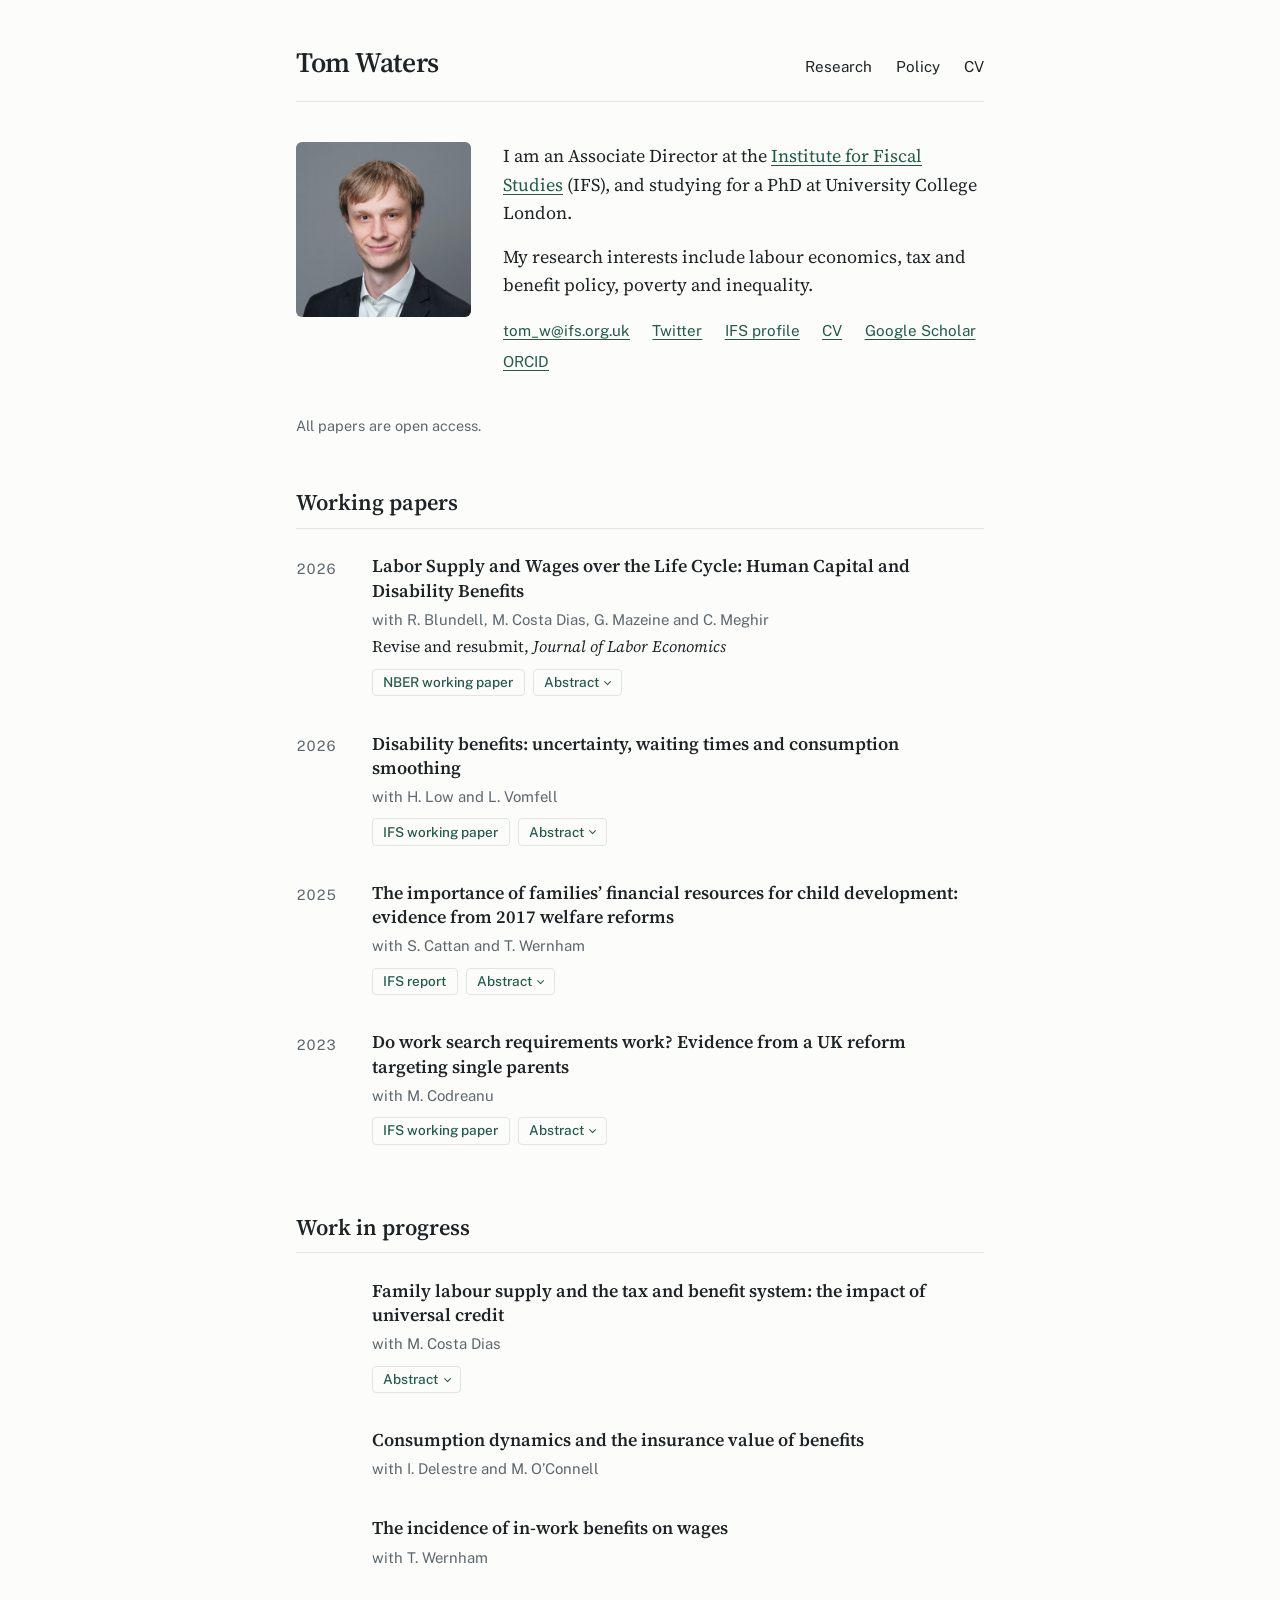
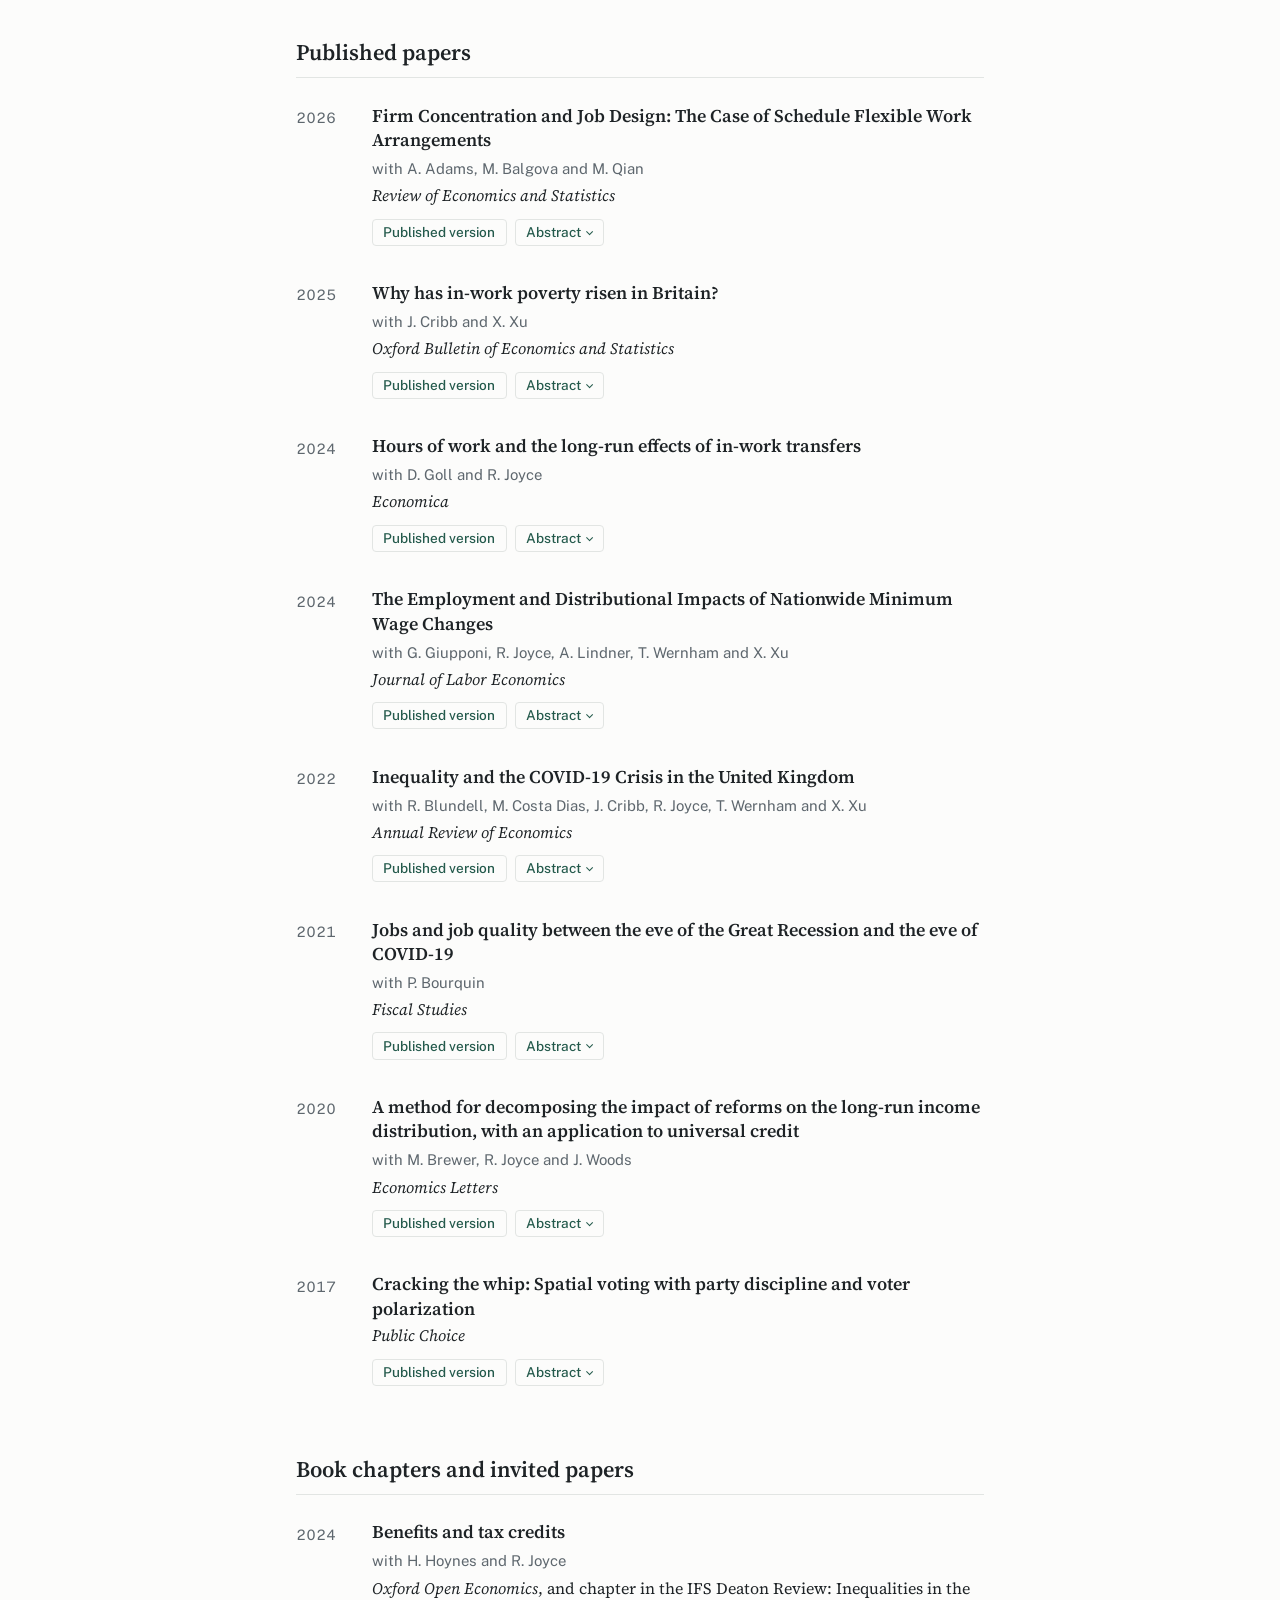
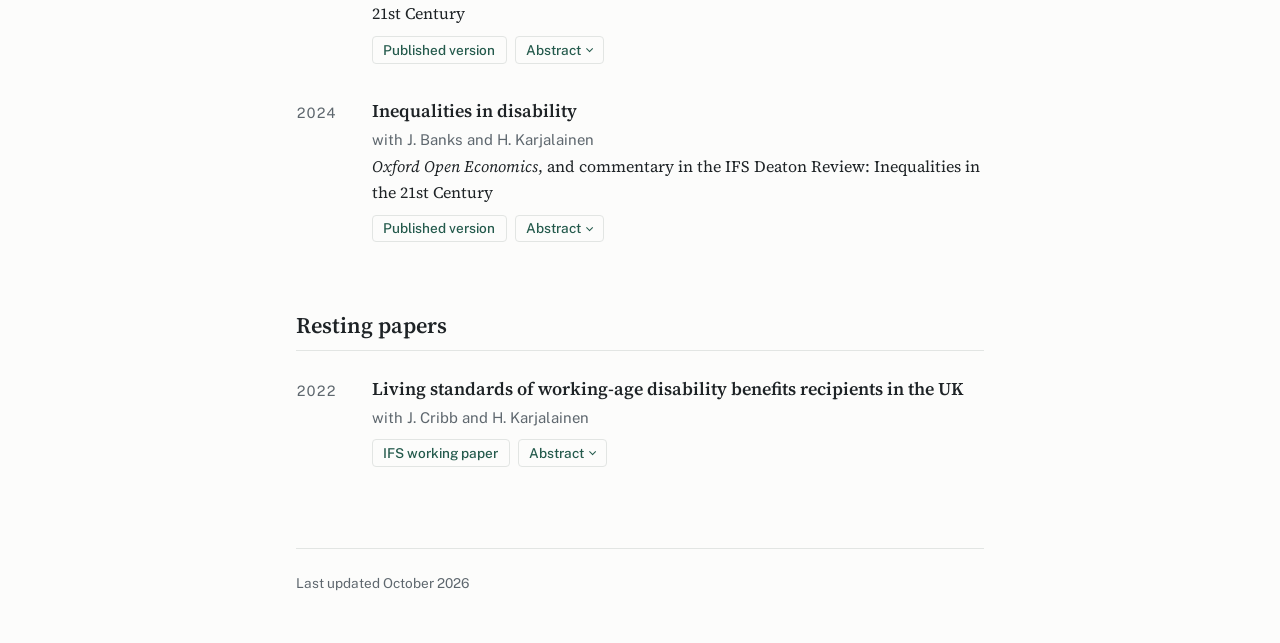
==== index.html @ 148f0d37 "Add seven more abstracts from publisher pages" ====
<!DOCTYPE html>
<html lang="en-GB">
<head>
  <meta charset="utf-8">
  <meta name="viewport" content="width=device-width, initial-scale=1">
  <title>Tom Waters</title>
  <meta name="description" content="Tom Waters, Associate Director at the Institute for Fiscal Studies. Research on labour economics, tax and benefit policy, poverty and inequality.">
  <link rel="icon" href="favicon.svg" type="image/svg+xml">
  <link rel="preconnect" href="https://fonts.googleapis.com">
  <link rel="preconnect" href="https://fonts.gstatic.com" crossorigin>
  <link href="https://fonts.googleapis.com/css2?family=Public+Sans:wght@400;500;600&family=Source+Serif+4:ital,opsz,wght@0,8..60,400;0,8..60,600;1,8..60,400&display=swap" rel="stylesheet">
  <link rel="stylesheet" href="style.css">
</head>
<body>
<div class="wrap">

  <header class="site-header">
    <a class="site-name" href="#top" id="top">Tom Waters</a>
    <nav class="site-nav">
      <a href="#top">Research</a>
      <a href="policy.html">Policy</a>
      <a href="cv.pdf">CV</a>
    </nav>
  </header>

  <section class="intro">
    <!-- Upload a photo called photo.jpg to the same folder. It is hidden automatically if missing. -->
    <img src="photo.jpg" alt="Tom Waters" onerror="this.remove()">
    <div>
      <p>I am an Associate Director at the <a href="https://ifs.org.uk/">Institute for Fiscal Studies</a> (IFS), and studying for a PhD at University College London.</p>
      <p>My research interests include labour economics, tax and benefit policy, poverty and inequality.</p>
      <div class="contact">
        <a href="mailto:tom_w@ifs.org.uk">tom_w@ifs.org.uk</a>
        <a href="https://twitter.com/TomWatersEcon">Twitter</a>
        <a href="https://ifs.org.uk/people/tom-waters">IFS profile</a>
        <a href="cv.pdf">CV</a>
        <a href="https://scholar.google.com/citations?user=d4L9pBAAAAAJ">Google Scholar</a>
        <a href="https://orcid.org/0000-0003-0299-1576">ORCID</a>
      </div>
    </div>
  </section>

  <main id="research">
    <!--
      To add a paper, copy one <article class="paper"> ... </article> block and edit it.
      - Leave <div class="year"></div> empty if there is no year.
      - Delete the <p class="authors"> line for sole-authored papers.
      - Delete the Abstract button and the <div class="abstract"> block if there is no abstract.
    -->

    <p class="note">All papers are open access.</p>

    <h2>Working papers</h2>

    <article class="paper">
      <div class="year">2026</div>
      <div>
        <h3 class="title">Labor Supply and Wages over the Life Cycle: Human Capital and Disability Benefits</h3>
        <p class="authors">with R. Blundell, M. Costa Dias, G. Mazeine and C. Meghir</p>
        <p class="venue">Revise and resubmit, <i>Journal of Labor Economics</i></p>
        <div class="actions">
          <a class="btn" href="https://doi.org/10.3386/w35861">NBER working paper</a>
          <button class="btn abstract-toggle" type="button" aria-expanded="false">Abstract</button>
        </div>
        <div class="abstract" hidden><p>Work experience has been found to be a key determinant of work and wages for educated women, but it seems to play a smaller role for the less educated. For them, welfare, tax credits and family composition matter more, and increasingly so does participation in disability programmes. Here we document how labor supply, wages, health, and disability claims have evolved in the UK over the last three decades, and examine how reforms to tax credits, disability benefits and other welfare programs have changed work incentives over this period. We then introduce these features into an empirical dynamic structural model of life-cycle labor supply, human capital and disability benefit application, in which human capital combines health capital, experience accumulated in work, and education. Estimating the model on a panel of working-age women in the UK, we examine the interactions between experience capital and health capital in driving life-cycle earnings across different education groups. Our results highlight the importance of interactions in the disability benefit, welfare and tax-credit systems for understanding the life cycle pattern of hours, employment, earnings, and disability claims, and for evaluating policy counterfactuals.</p></div>
      </div>
    </article>

    <article class="paper">
      <div class="year">2026</div>
      <div>
        <h3 class="title">Disability benefits: uncertainty, waiting times and consumption smoothing</h3>
        <p class="authors">with H. Low and L. Vomfell</p>
        <div class="actions">
          <a class="btn" href="https://ifs.org.uk/publications/disability-benefits-uncertainty-waiting-times-and-consumption-smoothing">IFS working paper</a>
          <button class="btn abstract-toggle" type="button" aria-expanded="false">Abstract</button>
        </div>
        <div class="abstract" hidden><p>Applicants for disability benefits face a long wait for a decision, and uncertainty in how long the wait will last and its resolution – award or rejection. Both forms of uncertainty creates a substantial barrier to smoothing consumption. Using transaction-level bank data on UK disability benefit recipients, and instrumenting waiting time with variation in local assessment centre backlogs, we find that applicants do not spend in anticipation of an award, even when they have liquidity. At approval, spending on durables spikes sharply, while total spending increases to a permanently higher level. We build a calibrated model with durable and non-durable goods to match these patterns, and use it to illustrate the welfare cost of delayed resolution, including how much benefit income individuals would be willing to forgo in exchange for a faster decision. Finally, these costs are not offset by better targeting; we find no evidence that longer waits improve screening of applicants.</p></div>
      </div>
    </article>

    <article class="paper">
      <div class="year">2025</div>
      <div>
        <h3 class="title">The importance of families’ financial resources for child development: evidence from 2017 welfare reforms</h3>
        <p class="authors">with S. Cattan and T. Wernham</p>
        <div class="actions">
          <a class="btn" href="https://ifs.org.uk/publications/what-effect-two-child-limit-childrens-school-readiness">IFS report</a>
          <button class="btn abstract-toggle" type="button" aria-expanded="false">Abstract</button>
        </div>
        <div class="abstract" hidden><p>We study the importance of family income in early childhood for children’s school readiness, exploiting the introduction of the two-child limit in the UK benefit system. Under the policy, families claiming universal credit or child tax credit receive no child element for third and subsequent children born on or after 6 April 2017. Around 60% of families with a third or later child under five have their entitlements reduced at any given time, and across all such families the average loss is around £10,200 over the child’s first five years. Using linked administrative education and health records for England, and a regression discontinuity design comparing third and later children born just before and just after the cut-off, we find no statistically significant effect on the share of children reaching a ‘good level of development’ at age five, and can rule out falls of more than 0.9 percentage points. We likewise find no evidence of effects among groups most exposed to the policy, such as children from families receiving free school meals before the reform or those living in the most deprived areas.</p></div>
      </div>
    </article>

    <article class="paper">
      <div class="year">2023</div>
      <div>
        <h3 class="title">Do work search requirements work? Evidence from a UK reform targeting single parents</h3>
        <p class="authors">with M. Codreanu</p>
        <div class="actions">
          <a class="btn" href="https://ifs.org.uk/publications/do-work-search-requirements-work-evidence-uk-reform-targeting-single-parents">IFS working paper</a>
          <button class="btn abstract-toggle" type="button" aria-expanded="false">Abstract</button>
        </div>
        <div class="abstract" hidden><p>Proponents of work search requirements for out-of-work welfare claimants argue they are effective in inducing individuals to work and delivering fiscal savings. In this paper, we provide a much more comprehensive assessment than has been available to date, exploiting a UK reform introducing full-time work search requirements for single out-of-work parents. Using the policy’s staggered roll-out, we show that the reform reduced the number of single parents claiming welfare by a quarter, partly by discouraging eligible individuals from beginning a claim in the first place. However, only about half of the reduction in the number of claimants is explained by higher employment, and almost all of that is in part-time, low paid jobs – the median marginal job pays around the 13th percentile of the UK earnings distribution, so even those that get into work pay little in tax and receive significant (in-work) transfers. Most of the rest of the effect is accounted for by individuals substituting to – more generous – incapacity and disability benefits. As a result, the policy produces fiscal savings indistinguishable from zero. Furthermore, we find negative effects on the mental health of individuals who remained out-of-work, though positive effects for those pushed into work.</p></div>
      </div>
    </article>

    <h2>Work in progress</h2>

    <article class="paper">
      <div class="year"></div>
      <div>
        <h3 class="title">Family labour supply and the tax and benefit system: the impact of universal credit</h3>
        <p class="authors">with M. Costa Dias</p>
        <div class="actions">
          <button class="btn abstract-toggle" type="button" aria-expanded="false">Abstract</button>
        </div>
        <div class="abstract" hidden><p>In many developed countries the welfare system is comprised of a number of separate programmes, such as unemployment, housing, and child-contingent benefits, with claimants often entitled to more than one at once. This creates high marginal tax rates as multiple benefits are withdrawn as earnings increase, and means claimants incur the transactions costs of applying for multiple benefits to get their full entitlement. Several countries are considering benefits integration, and the UK has gone the furthest, integrating six benefits into one – Universal Credit – with the goal of raising employment. We assess the consequences of benefit integration on labour supply and take-up, using Universal Credit as an example. To do this we build a model of household labour supply with take-up decisions across multiple benefits. We find that integration has two offsetting effects on labour supply. First, by removing the highest effective marginal tax rates, it tends to increase labour supply. But, second, because higher earnings usually result in entitlements to fewer benefit programmes, integration’s effects on reducing transactions costs of claiming are particularly strong at low levels of earnings, tending to reduce labour supply.</p></div>
      </div>
    </article>

    <article class="paper">
      <div class="year"></div>
      <div>
        <h3 class="title">Consumption dynamics and the insurance value of benefits</h3>
        <p class="authors">with I. Delestre and M. O’Connell</p>
      </div>
    </article>

    <article class="paper">
      <div class="year"></div>
      <div>
        <h3 class="title">The incidence of in-work benefits on wages</h3>
        <p class="authors">with T. Wernham</p>
      </div>
    </article>

    <h2>Published papers</h2>

    <article class="paper">
      <div class="year">2026</div>
      <div>
        <h3 class="title">Firm Concentration and Job Design: The Case of Schedule Flexible Work Arrangements</h3>
        <p class="authors">with A. Adams, M. Balgova and M. Qian</p>
        <p class="venue"><i>Review of Economics and Statistics</i></p>
        <div class="actions">
          <a class="btn" href="https://direct.mit.edu/rest/article-abstract/doi/10.1162/REST.a.1831/137836/Firm-Concentration-and-Job-Design-The-Case-of">Published version</a>
          <button class="btn abstract-toggle" type="button" aria-expanded="false">Abstract</button>
        </div>
        <div class="abstract" hidden><p>We study how employer concentration affects job design, focusing on schedule flexibility as a non-wage job attribute. Using the full text of 46 million UK job vacancies from 2014–2019, we construct new measures of flexible work arrangements using supervised machine learning and large-language-model—assisted annotations. Adopting an instrumental variable strategy using a Bartik-style prediction of the change in employer concentration based on nationwide hiring trends, we show that higher concentration reduces the value of worker compensation partly through shifts toward “risky” flexibility that exposes workers to earnings volatility.</p></div>
      </div>
    </article>

    <article class="paper">
      <div class="year">2025</div>
      <div>
        <h3 class="title">Why has in-work poverty risen in Britain?</h3>
        <p class="authors">with J. Cribb and X. Xu</p>
        <p class="venue"><i>Oxford Bulletin of Economics and Statistics</i></p>
        <div class="actions">
          <a class="btn" href="https://doi.org/10.1111/obes.70027">Published version</a>
          <button class="btn abstract-toggle" type="button" aria-expanded="false">Abstract</button>
        </div>
        <div class="abstract" hidden><p>Is work a reliable route out of poverty, and what does that depend upon? In Britain, the headline relative poverty rate for those in working households steadily rose from 13.4% in 1994–95 to 18.4% in 2019–20. We study the drivers of this increase. Significant rises in earnings inequality observed over the period were a modest contributor, accounting for 1.3 percentage points (pp). Higher earnings growth for poorer families did not reduce working poverty more substantially, in part due to the higher effective marginal tax rates that low-income families faced. A more important factor (1.8 pp) was rising housing costs for poorer working families compared with middle- or high-income families, driven both by rents rising relative to mortgages, and by a shift away from homeownership for poorer working families. Growth in pensioner incomes, which raised median income and therefore the relative poverty line, also increased the in-work poverty rate (1.7 pp). Reforms to the tax and transfer system—particularly the introduction of ‘tax credits’—served to slightly mitigate (0.6 pp) the rise in in-work poverty. These results show that the effectiveness of employment for reducing poverty is dependent upon a broad range of other factors—many of which themselves can be shaped by other policy levers.</p></div>
      </div>
    </article>

    <article class="paper">
      <div class="year">2024</div>
      <div>
        <h3 class="title">Hours of work and the long-run effects of in-work transfers</h3>
        <p class="authors">with D. Goll and R. Joyce</p>
        <p class="venue"><i>Economica</i></p>
        <div class="actions">
          <a class="btn" href="https://doi.org/10.1111/ecca.12548">Published version</a>
          <button class="btn abstract-toggle" type="button" aria-expanded="false">Abstract</button>
        </div>
        <div class="abstract" hidden><p>Policymakers have increasingly turned to ‘in-work transfers’ to boost incomes among poorer workers and strengthen work incentives. One attraction of these is that labour supply elasticities are typically greatest at the extensive margin. Because in-work transfers are normally subject to earnings-related phase-outs, they tend to most strongly incentivize part-time work, weakening incentives to increase hours beyond that. But if part-time work generates relatively little in the way of human capital and career progression, then policy design should factor in the longer-term consequences of labour supply choices along the intensive margin. To that end, we use a dynamic model of female labour supply with endogenous human capital accumulation, and study actual and hypothetical welfare reforms in the UK. We show that for a given expansion in the government budget, those reforms that incentivize full-time work can do considerably more to increase incomes, including among poorer households, and to raise welfare. Our results suggest that in-work transfers could be refined by paying greater attention to the intensive margin effects through the design of their phase-outs.</p></div>
      </div>
    </article>

    <article class="paper">
      <div class="year">2024</div>
      <div>
        <h3 class="title">The Employment and Distributional Impacts of Nationwide Minimum Wage Changes</h3>
        <p class="authors">with G. Giupponi, R. Joyce, A. Lindner, T. Wernham and X. Xu</p>
        <p class="venue"><i>Journal of Labor Economics</i></p>
        <div class="actions">
          <a class="btn" href="https://doi.org/10.1086/728471">Published version</a>
          <button class="btn abstract-toggle" type="button" aria-expanded="false">Abstract</button>
        </div>
        <div class="abstract" hidden><p>We assess the impact of nationwide minimum wages on employment throughout the whole wage distribution by exploiting geographical variation in the level of wages. We find a substantial increase in wages at the bottom of the wage distribution, while we detect a small, statistically insignificant negative effect on employment. Combining the estimated change in the wage distribution with a tax and benefit microsimulation model, we show that the minimum wage generates considerable proportional income gains up to the middle of the household income distribution.</p></div>
      </div>
    </article>

    <article class="paper">
      <div class="year">2022</div>
      <div>
        <h3 class="title">Inequality and the COVID-19 Crisis in the United Kingdom</h3>
        <p class="authors">with R. Blundell, M. Costa Dias, J. Cribb, R. Joyce, T. Wernham and X. Xu</p>
        <p class="venue"><i>Annual Review of Economics</i></p>
        <div class="actions">
          <a class="btn" href="https://doi.org/10.1146/annurev-economics-051520-030252">Published version</a>
          <button class="btn abstract-toggle" type="button" aria-expanded="false">Abstract</button>
        </div>
        <div class="abstract" hidden><p>We review the effects of the COVID-19 pandemic on inequalities in education, the labor market, household living standards, mental health, and wealth in the United Kingdom. The pandemic has pushed up inequalities on several dimensions. School closures, in particular, disrupted the learning of poorer children, leading to lower attainment. Mental health worsened for those groups (women and younger adults) who had poorer mental health pre-pandemic. Lockdowns and social distancing particularly reduced the ability of younger, lower-earning, and less educated people to work. However, job-support programs combined with the expanded welfare system meant that, if anything, disposable income inequality fell. Rising house prices have benefited people around the middle of the wealth distribution. In the longer term, lower work experience and training for the less educated and missed schooling—particularly among children from more deprived families—could push up human capital inequalities and reduce social mobility.</p></div>
      </div>
    </article>

    <article class="paper">
      <div class="year">2021</div>
      <div>
        <h3 class="title">Jobs and job quality between the eve of the Great Recession and the eve of COVID-19</h3>
        <p class="authors">with P. Bourquin</p>
        <p class="venue"><i>Fiscal Studies</i></p>
        <div class="actions">
          <a class="btn" href="https://doi.org/10.1111/1475-5890.12279">Published version</a>
          <button class="btn abstract-toggle" type="button" aria-expanded="false">Abstract</button>
        </div>
        <div class="abstract" hidden><p>In 2019, the employment rate among 25- to 64-year-olds in the UK reached 80 per cent – the highest on record, and considerably higher than the 76 per cent rate recorded shortly before the Great Recession. In this paper, we investigate the growth in employment between the eve of the Great Recession and the eve of COVID-19 across several dimensions. We analyse which sectors, demographic groups and regions accounted for the rise. We also investigate how job ‘quality’ – in both financial and non-financial terms – has changed. We find that almost all demographic groups and regions saw a rise in employment, especially those with low pre-existing employment rates and those near the bottom of the income distribution. Hourly pay growth was very weak over the period, with the median actually slightly falling. Other indicators of job quality show a more mixed picture: employees seem to have greater appreciation of their work and firm, but perceive less security and flexibility in their job.</p></div>
      </div>
    </article>

    <article class="paper">
      <div class="year">2020</div>
      <div>
        <h3 class="title">A method for decomposing the impact of reforms on the long-run income distribution, with an application to universal credit</h3>
        <p class="authors">with M. Brewer, R. Joyce and J. Woods</p>
        <p class="venue"><i>Economics Letters</i></p>
        <div class="actions">
          <a class="btn" href="https://www.sciencedirect.com/science/article/pii/S0165176520301634">Published version</a>
          <button class="btn abstract-toggle" type="button" aria-expanded="false">Abstract</button>
        </div>
        <div class="abstract" hidden><p>[PLACEHOLDER – PASTE ABSTRACT]</p></div>
      </div>
    </article>

    <article class="paper">
      <div class="year">2017</div>
      <div>
        <h3 class="title">Cracking the whip: Spatial voting with party discipline and voter polarization</h3>
        <p class="venue"><i>Public Choice</i></p>
        <div class="actions">
          <a class="btn" href="https://doi.org/10.1007/s11127-017-0463-7">Published version</a>
          <button class="btn abstract-toggle" type="button" aria-expanded="false">Abstract</button>
        </div>
        <div class="abstract" hidden><p>The spatial voting theory literature has generally focused on either parties or candidates as the unit of analysis and ignored strategic interactions between them. I study a game theoretic spatial model of elections with many heterogeneous constituencies in which both party and candidate behavior are modeled. Parties choose a platform and a ‘whip rate,’ representing the proportion of final policy that will be made by the party, as opposed to by the successful candidates. Candidates are office-motivated and can choose both a platform and a level of advertising in order to defeat their opponent. It is shown that the introduction of whipping as a choice variable can cause party platforms to diverge and that parties will whip on some but not all issues, reflecting the empirical reality of parties influencing rather than determining policy outcomes exclusively. Further, parties respond to sharper voter polarization by reducing the power of the whip as well as distinguishing their platforms from one another, while more voter uncertainty has the opposite effect. Other real-world phenomena, including ‘safe seats’ and legislators voting with their party even when unwhipped, are also shown to be predicted by the model.</p></div>
      </div>
    </article>

    <h2>Book chapters and invited papers</h2>

    <article class="paper">
      <div class="year">2024</div>
      <div>
        <h3 class="title">Benefits and tax credits</h3>
        <p class="authors">with H. Hoynes and R. Joyce</p>
        <p class="venue"><i>Oxford Open Economics</i>, and chapter in the IFS Deaton Review: Inequalities in the 21st Century</p>
        <div class="actions">
          <a class="btn" href="https://academic.oup.com/ooec/article/3/Supplement_1/i1142/7708045">Published version</a>
          <button class="btn abstract-toggle" type="button" aria-expanded="false">Abstract</button>
        </div>
        <div class="abstract" hidden><p>The UK government spends over £100 billion each year on working-age benefits, predominantly for those with low incomes or disabilities. Broadly, these payments protect families from hardship, reduce inequality, and support disabled people. But governments across the world and over time have designed these programmes in very different ways. We examine trends in benefit policy in the UK over time, including the treatment of work, support for children and housing costs, and the role of health-related benefits. We then provide a survey of the existing evidence on a wide range of questions in benefit policy design, including take-up, work incentives, and the impact on the next generation—and bring this evidence to bear on key UK policy questions.</p></div>
      </div>
    </article>

    <article class="paper">
      <div class="year">2024</div>
      <div>
        <h3 class="title">Inequalities in disability</h3>
        <p class="authors">with J. Banks and H. Karjalainen</p>
        <p class="venue"><i>Oxford Open Economics</i>, and commentary in the IFS Deaton Review: Inequalities in the 21st Century</p>
        <div class="actions">
          <a class="btn" href="https://academic.oup.com/ooec/article/3/Supplement_1/i529/7708071">Published version</a>
          <button class="btn abstract-toggle" type="button" aria-expanded="false">Abstract</button>
        </div>
        <div class="abstract" hidden><p>Prevalence of disability and receipt of disability benefits have steadily increased among the UK’s working-age population in recent years. We examine inequalities in disability and its prevalence between educational groups, year of birth cohorts, regions and genders in the UK. Our analysis reveals significant disparities in disability rates across groups. In particular, disability is strongly related to education: those with lower levels of education have similar disability rates to those with degrees who are decades older than them. These gaps in disability rates open up early on in the life cycle, and while the prevalence of poor physical health increases steadily with age, we see the prevalence of poor mental health rising particularly fast among younger cohorts. These patterns in early life may have profound future implications for physical health and longevity. These results suggest that disability may be a key driver of inequalities across the life cycle.</p></div>
      </div>
    </article>

    <h2>Resting papers</h2>

    <article class="paper">
      <div class="year">2022</div>
      <div>
        <h3 class="title">Living standards of working-age disability benefits recipients in the UK</h3>
        <p class="authors">with J. Cribb and H. Karjalainen</p>
        <div class="actions">
          <a class="btn" href="https://ifs.org.uk/publications/living-standards-working-age-disability-benefits-recipients-uk">IFS working paper</a>
          <button class="btn abstract-toggle" type="button" aria-expanded="false">Abstract</button>
        </div>
        <div class="abstract" hidden><p>We examine the living standards and health of working-age disabled people and disability benefits recipients over time in the UK. The UK’s disability benefits system (which is non-means-tested and in which receipt is unrelated to work status) has gone through a significant transformation since 2013 with the gradual replacement of the disability living allowance (DLA) with the personal independence payment (PIP). We establish four key facts. First, 6% of working-age individuals are now on disability benefits, up from 2% in 1992–93. This rise has been driven by claims for mental health and other psychiatric conditions, which are now the main disabling condition for 44% of claimants (27% back in 2002–03). Second, almost half of those in the most materially deprived tenth of the population are disabled, but most of that group do not receive disability benefits. Third, over the period that DLA has been replaced by PIP, a larger fraction of those with the poorest health have started to receive disability benefits, suggesting that the targeting of the benefits has improved on this margin. Fourth, simple event studies examining employment in the years around the reduction of disability benefits (following a government health reassessment) find no change before but a sharp (4 percentage point) rise immediately after loss of benefits, which grows to 10ppts four years after. This is not enough to offset the loss in income on average, and income poverty rises 10ppts in the year following the reduction. Nonetheless, we find limited evidence of claimants’ own assessment of their financial situation changing, suggesting that the benefits are removed at a time when they are less needed.</p></div>
      </div>
    </article>
  </main>

  <footer>Last updated October 2026</footer>
</div>

<script>
  document.querySelectorAll('.abstract-toggle').forEach(function (btn) {
    btn.addEventListener('click', function () {
      var panel = btn.closest('.paper').querySelector('.abstract');
      var open = btn.getAttribute('aria-expanded') === 'true';
      btn.setAttribute('aria-expanded', String(!open));
      panel.hidden = open;
    });
  });
</script>
</body>
</html>
---- style.css ----
/* Shared styles for all pages */
:root {
  --bg: #FCFCFB;
  --text: #1E2326;
  --muted: #5E676E;
  --accent: #245A4C;
  --rule: #E2E5E3;
  --panel: #F2F5F3;
  --serif: "Source Serif 4", Georgia, "Times New Roman", serif;
  --sans: "Public Sans", "Segoe UI", system-ui, -apple-system, Helvetica, Arial, sans-serif;
  color-scheme: light;
}
@media (prefers-color-scheme: dark) {
  :root:not([data-theme="light"]) {
    --bg: #15191B;
    --text: #E4E8E6;
    --muted: #9AA5A0;
    --accent: #86C7B3;
    --rule: #2B3335;
    --panel: #1D2325;
    color-scheme: dark;
  }
}
:root[data-theme="dark"] {
  --bg: #15191B;
  --text: #E4E8E6;
  --muted: #9AA5A0;
  --accent: #86C7B3;
  --rule: #2B3335;
  --panel: #1D2325;
  color-scheme: dark;
}

*, *::before, *::after { box-sizing: border-box; }
[hidden] { display: none !important; }

body {
  margin: 0;
  background: var(--bg);
  color: var(--text);
  font-family: var(--serif);
  font-size: 1.0625rem;
  line-height: 1.6;
}
.wrap { max-width: 46rem; margin: 0 auto; padding: 0 1.5rem; }

a { color: var(--accent); text-underline-offset: 0.18em; }
a:hover { text-decoration-thickness: 2px; }
:focus-visible { outline: 2px solid var(--accent); outline-offset: 2px; border-radius: 2px; }

/* Header */
.site-header {
  display: flex; flex-wrap: wrap; align-items: baseline; justify-content: space-between;
  gap: 0.5rem 2rem; padding: 2.5rem 0 1rem; border-bottom: 1px solid var(--rule);
}
.site-name { font-size: 1.75rem; font-weight: 600; letter-spacing: -0.01em; color: var(--text); text-decoration: none; }
.site-nav { display: flex; gap: 1.5rem; font-family: var(--sans); font-size: 0.95rem; }
.site-nav a { color: var(--text); text-decoration: none; }
.site-nav a:hover { color: var(--accent); text-decoration: underline; }

/* Intro */
.intro { display: flex; gap: 2rem; align-items: flex-start; margin: 2.5rem 0 1rem; }
.intro img { width: 175px; height: 175px; object-fit: cover; object-position: center top; border-radius: 6px; flex-shrink: 0; }
.intro p { margin: 0 0 0.9rem; font-size: 1.125rem; }
.contact { display: flex; flex-wrap: wrap; gap: 0.4rem 1.4rem; font-family: var(--sans); font-size: 0.95rem; margin-top: 1.2rem; }

/* Sections */
h2 {
  font-size: 1.4rem; font-weight: 600; margin: 3rem 0 0.5rem;
  padding-bottom: 0.4rem; border-bottom: 1px solid var(--rule);
}
.note { font-family: var(--sans); font-size: 0.9rem; color: var(--muted); margin: 2.5rem 0 0; }

/* Paper entries: year in a left column, details stacked on the right */
.paper { display: grid; grid-template-columns: 3.5rem 1fr; gap: 0 1.25rem; padding: 1.1rem 0; }
.year { font-family: var(--sans); font-size: 0.9rem; color: var(--muted); padding-top: 0.15rem; font-variant-numeric: tabular-nums; }
.title { font-size: 1.125rem; font-weight: 600; line-height: 1.35; margin: 0; }
.authors { font-family: var(--sans); font-size: 0.93rem; color: var(--muted); margin: 0.3rem 0 0; }
.venue { margin: 0.15rem 0 0; font-size: 1rem; }
.actions { display: flex; flex-wrap: wrap; gap: 0.5rem; margin-top: 0.6rem; }
.btn {
  font-family: var(--sans); font-size: 0.85rem; font-weight: 500; line-height: 1.4;
  color: var(--accent); background: transparent; border: 1px solid var(--rule);
  border-radius: 4px; padding: 0.2rem 0.65rem; text-decoration: none; cursor: pointer;
}
.btn:hover { border-color: var(--accent); }
.abstract-toggle::after {
  content: ""; display: inline-block; width: 0.38em; height: 0.38em; margin-left: 0.45em;
  border-right: 1.5px solid currentColor; border-bottom: 1.5px solid currentColor;
  transform: translateY(-0.2em) rotate(45deg); transition: transform 0.15s ease;
}
.abstract-toggle[aria-expanded="true"]::after { transform: translateY(0.05em) rotate(-135deg); }
.abstract-toggle[aria-expanded="true"] { border-color: var(--accent); }
.abstract {
  margin-top: 0.75rem; padding: 0.85rem 1rem; background: var(--panel);
  border-left: 3px solid var(--accent); font-size: 1rem; line-height: 1.65;
}
.abstract p { margin: 0; }

footer {
  margin-top: 4rem; padding: 1.5rem 0 3rem; border-top: 1px solid var(--rule);
  font-family: var(--sans); font-size: 0.85rem; color: var(--muted);
}


/* Policy page */
.site-nav a[aria-current="page"] { color: var(--accent); }
.lede { font-size: 1.125rem; margin: 2.5rem 0 0; }
.skip { font-family: var(--sans); font-size: 0.95rem; margin: 0.9rem 0 0; }
h3.group {
  font-family: var(--sans); font-size: 1rem; font-weight: 600; color: var(--accent);
  margin: 2.25rem 0 0.2rem; scroll-margin-top: 1rem;
}
.toc { display: flex; flex-wrap: wrap; gap: 0.4rem 1.25rem; font-family: var(--sans); font-size: 0.9rem; margin: 0.9rem 0 0; }
.entry { display: grid; grid-template-columns: 3.5rem 1fr; gap: 0 1.25rem; padding: 0.7rem 0; }
.entry .title { font-size: 1.0625rem; line-height: 1.4; }
.title a { color: var(--text); text-decoration: underline; text-decoration-color: var(--rule); text-decoration-thickness: 1px; }
.title a:hover { color: var(--accent); text-decoration-color: currentColor; }
.meta { font-family: var(--sans); font-size: 0.9rem; color: var(--muted); margin: 0.2rem 0 0; }
.placeholder { font-family: var(--sans); font-size: 0.9rem; color: var(--muted); margin: 0.7rem 0 0; }

@media (max-width: 600px) {
  .intro { flex-direction: column; gap: 1.25rem; }
  .intro img { width: 138px; height: 138px; }
  .paper, .entry { grid-template-columns: 1fr; }
  .year { padding-top: 0; margin-bottom: 0.1rem; }
  .year:empty { display: none; }
}
@media (prefers-reduced-motion: reduce) {
  .abstract-toggle::after { transition: none; }
}
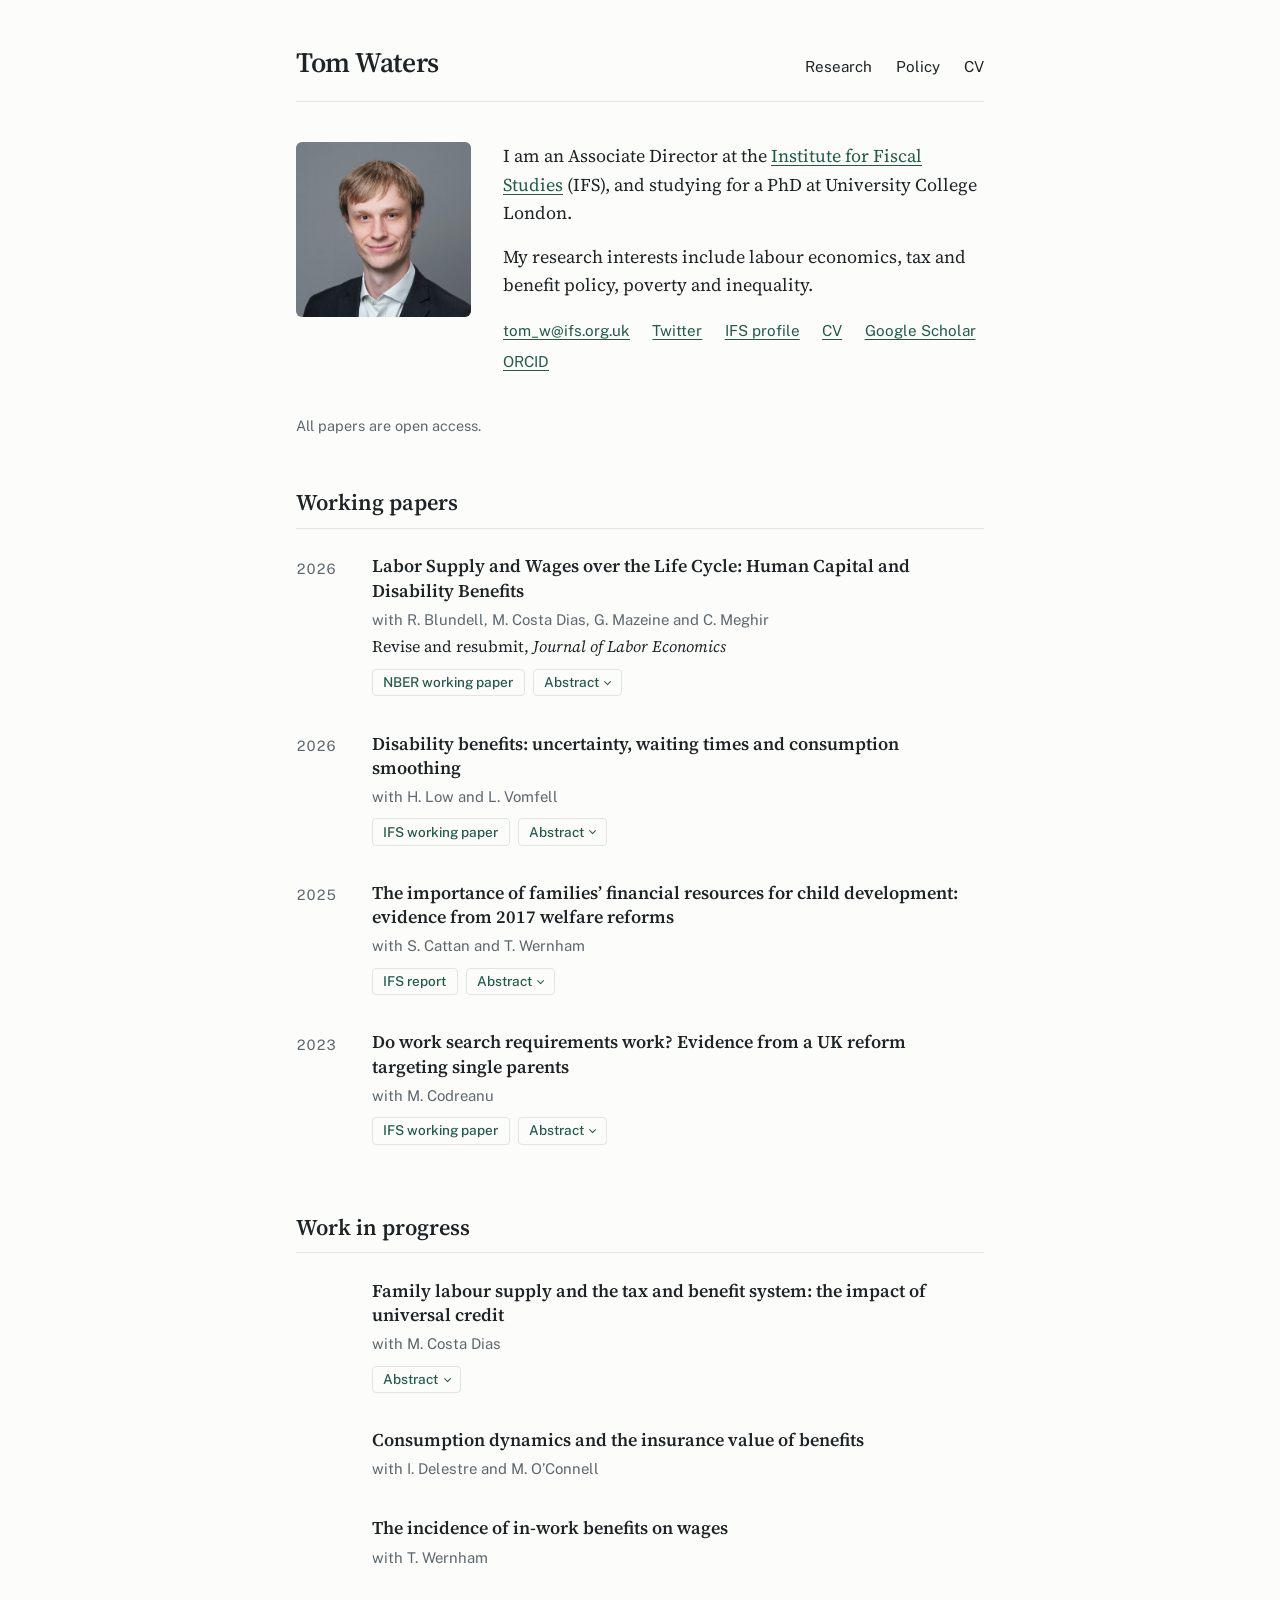
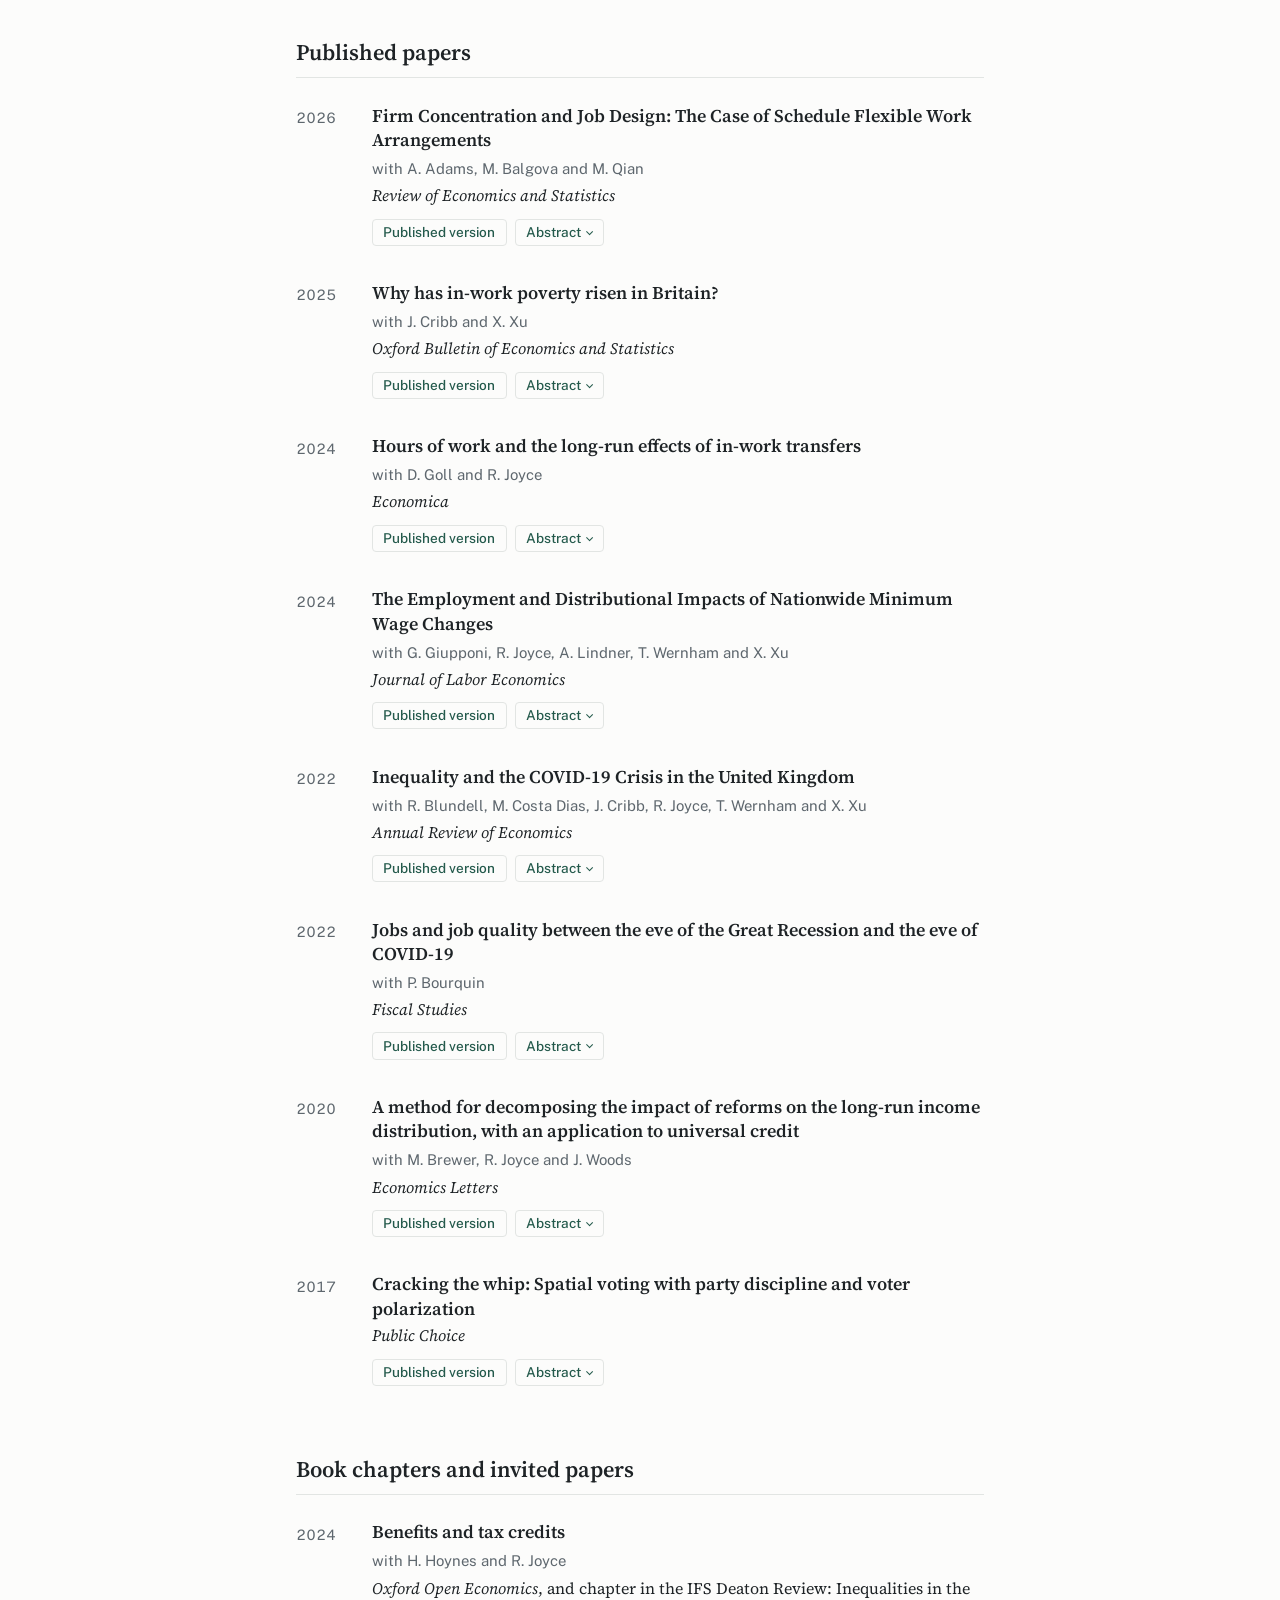
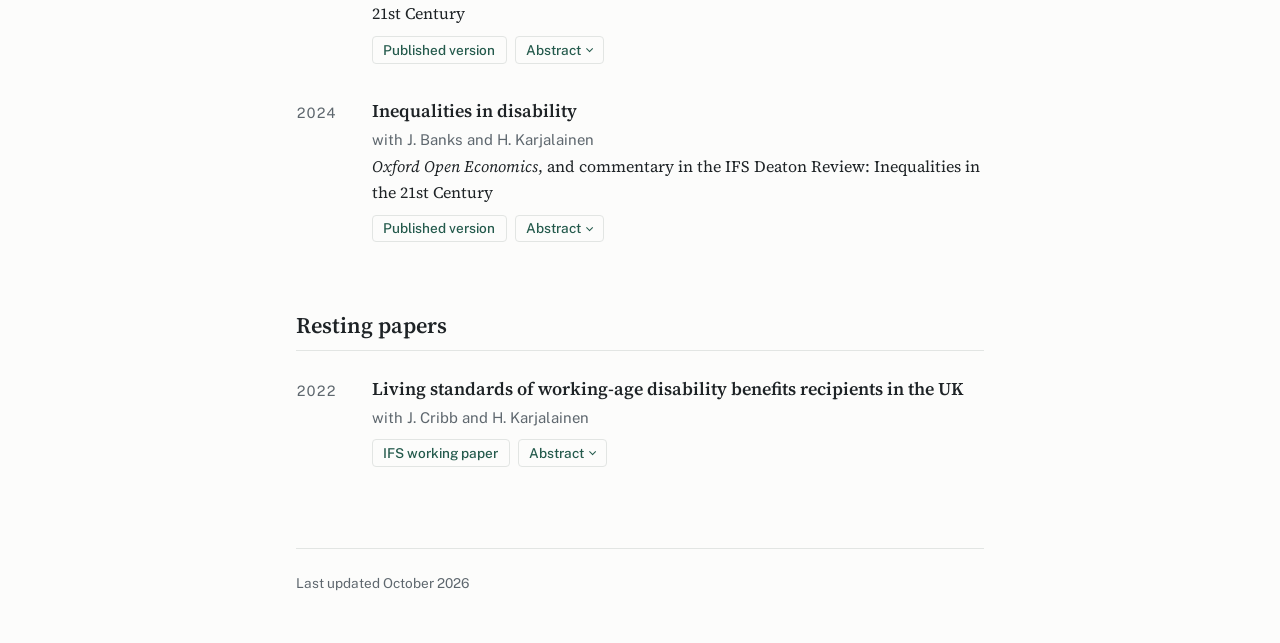
==== commit 09cd80d4: "Fiscal Studies paper to 2022; add Economics Letters abstract" ====
--- a/index.html
+++ b/index.html
@@ -208,7 +208,7 @@
     </article>
 
     <article class="paper">
-      <div class="year">2021</div>
+      <div class="year">2022</div>
       <div>
         <h3 class="title">Jobs and job quality between the eve of the Great Recession and the eve of COVID-19</h3>
         <p class="authors">with P. Bourquin</p>
@@ -231,7 +231,7 @@
           <a class="btn" href="https://www.sciencedirect.com/science/article/pii/S0165176520301634">Published version</a>
           <button class="btn abstract-toggle" type="button" aria-expanded="false">Abstract</button>
         </div>
-        <div class="abstract" hidden><p>[PLACEHOLDER – PASTE ABSTRACT]</p></div>
+        <div class="abstract" hidden><p>Income inequality, as well as the impact of tax and benefit reforms on it, has typically been evaluated with respect to ‘snapshot’ incomes, measured over short periods such as one week or year. But longitudinal data allows long-run measures of income to be used, which will be of interest to policymakers interested in persistent, rather than only temporary, poverty. We show that the long-run distributional impact of a reform is the combination of three effects: a ‘static’ effect, which would be observed if individuals’ circumstances were consistent throughout their life; an ‘income dynamics’ effect, resulting from individuals moving around the income distribution over time; and a ‘tagging’ effect, resulting from the reform affecting individuals differently according to whether they have a characteristic predictive of long-run income conditional on current income. We propose a simple method to decompose these three effects for any inequality, poverty, or distributional statistic. We use the method to examine the distributional impact of the introduction of ‘Universal Credit’, the most important reform to the UK benefit system in decades. We show that Universal Credit is less regressive on a long-run basis than a snapshot one, partly because of income dynamics but also because it reduces entitlements for (or ‘negatively tags’) those who are more likely to find a period of low income to be temporary, rather than persistent.</p></div>
       </div>
     </article>
 
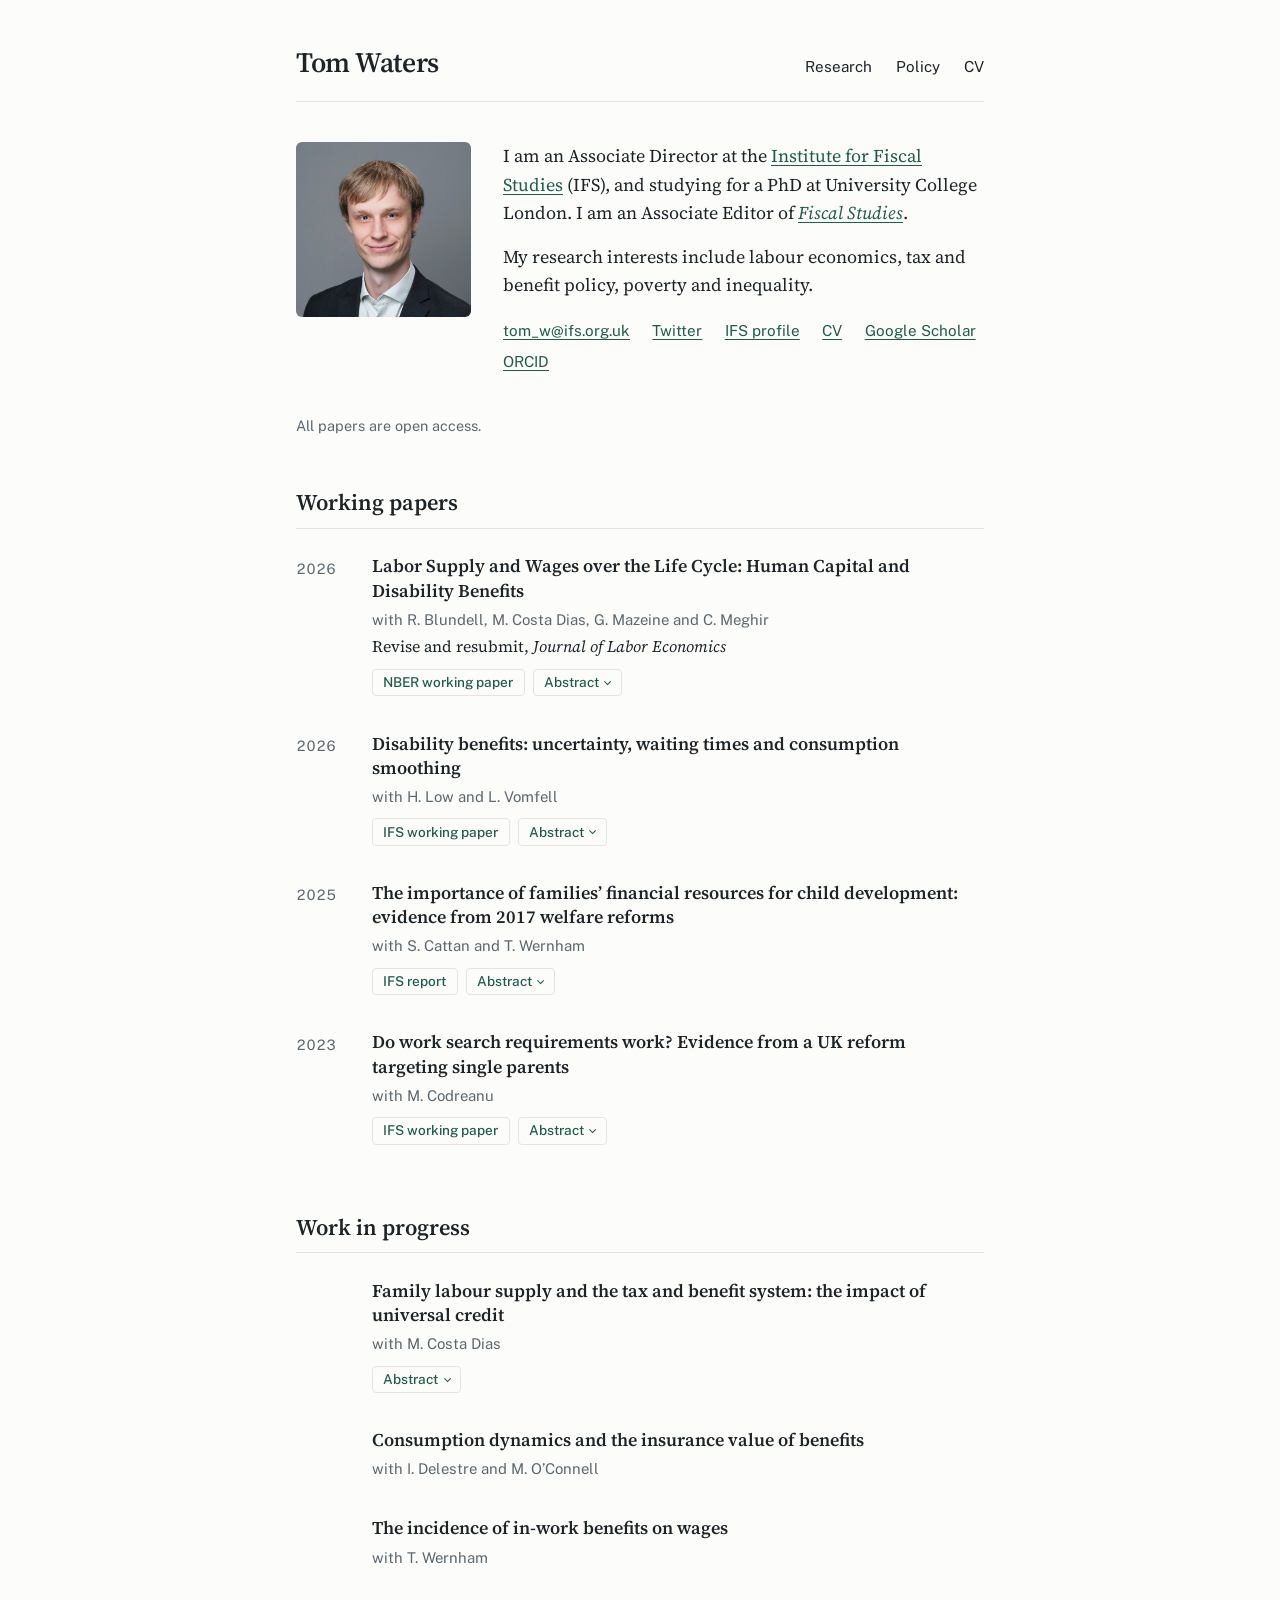
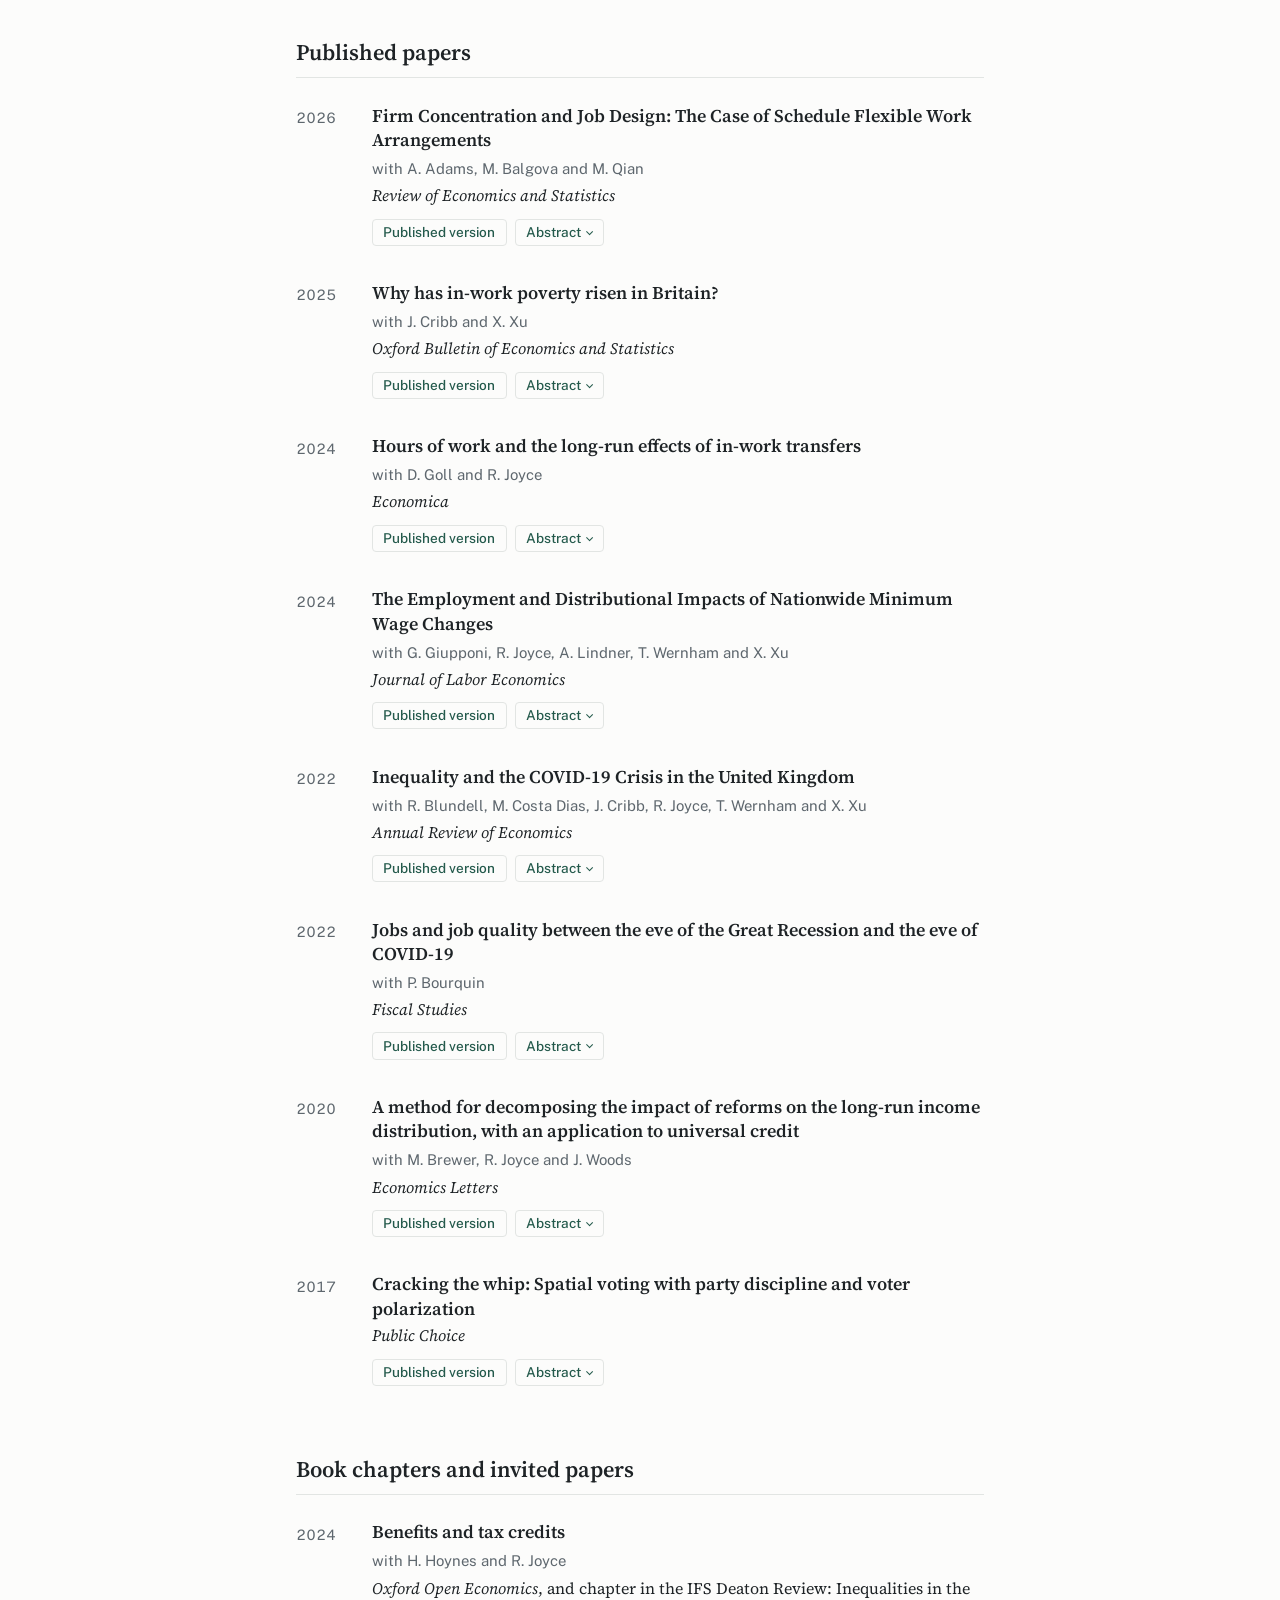
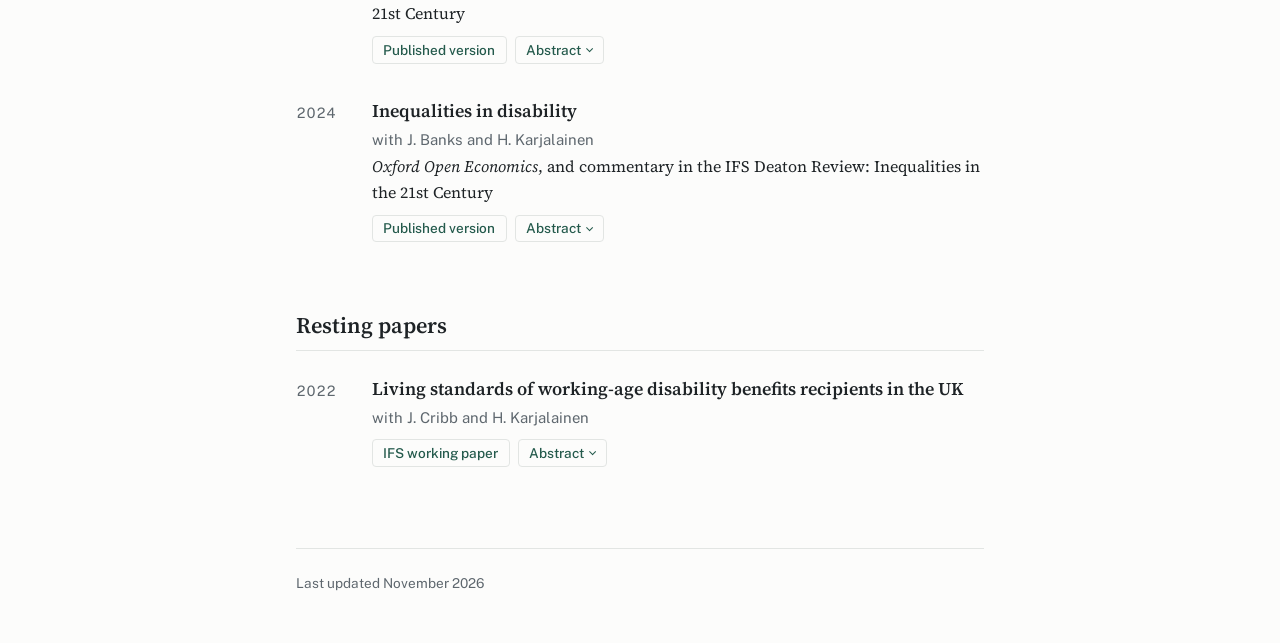
==== commit 7bc8a8d9: "Add Associate Editor of Fiscal Studies to intro" ====
--- a/index.html
+++ b/index.html
@@ -27,7 +27,7 @@
     <!-- Upload a photo called photo.jpg to the same folder. It is hidden automatically if missing. -->
     <img src="photo.jpg" alt="Tom Waters" onerror="this.remove()">
     <div>
-      <p>I am an Associate Director at the <a href="https://ifs.org.uk/">Institute for Fiscal Studies</a> (IFS), and studying for a PhD at University College London.</p>
+      <p>I am an Associate Director at the <a href="https://ifs.org.uk/">Institute for Fiscal Studies</a> (IFS), and studying for a PhD at University College London. I am an Associate Editor of <a href="https://onlinelibrary.wiley.com/journal/14755890"><i>Fiscal Studies</i></a>.</p>
       <p>My research interests include labour economics, tax and benefit policy, poverty and inequality.</p>
       <div class="contact">
         <a href="mailto:tom_w@ifs.org.uk">tom_w@ifs.org.uk</a>
@@ -59,7 +59,7 @@
         <p class="authors">with R. Blundell, M. Costa Dias, G. Mazeine and C. Meghir</p>
         <p class="venue">Revise and resubmit, <i>Journal of Labor Economics</i></p>
         <div class="actions">
-          <a class="btn" href="https://doi.org/10.3386/w35861">NBER working paper</a>
+          <a class="btn" href="https://www.nber.org/papers/w35861">NBER working paper</a>
           <button class="btn abstract-toggle" type="button" aria-expanded="false">Abstract</button>
         </div>
         <div class="abstract" hidden><p>Work experience has been found to be a key determinant of work and wages for educated women, but it seems to play a smaller role for the less educated. For them, welfare, tax credits and family composition matter more, and increasingly so does participation in disability programmes. Here we document how labor supply, wages, health, and disability claims have evolved in the UK over the last three decades, and examine how reforms to tax credits, disability benefits and other welfare programs have changed work incentives over this period. We then introduce these features into an empirical dynamic structural model of life-cycle labor supply, human capital and disability benefit application, in which human capital combines health capital, experience accumulated in work, and education. Estimating the model on a panel of working-age women in the UK, we examine the interactions between experience capital and health capital in driving life-cycle earnings across different education groups. Our results highlight the importance of interactions in the disability benefit, welfare and tax-credit systems for understanding the life cycle pattern of hours, employment, earnings, and disability claims, and for evaluating policy counterfactuals.</p></div>
@@ -294,7 +294,7 @@
     </article>
   </main>
 
-  <footer>Last updated October 2026</footer>
+  <footer>Last updated November 2026</footer>
 </div>
 
 <script>
@@ -307,5 +307,11 @@
     });
   });
 </script>
+<script>
+  // Open links to other websites in a new tab
+  document.querySelectorAll('a[href^="http"]').forEach(function (a) {
+    if (a.hostname !== location.hostname) { a.target = '_blank'; a.rel = 'noopener'; }
+  });
+</script>
 </body>
 </html>
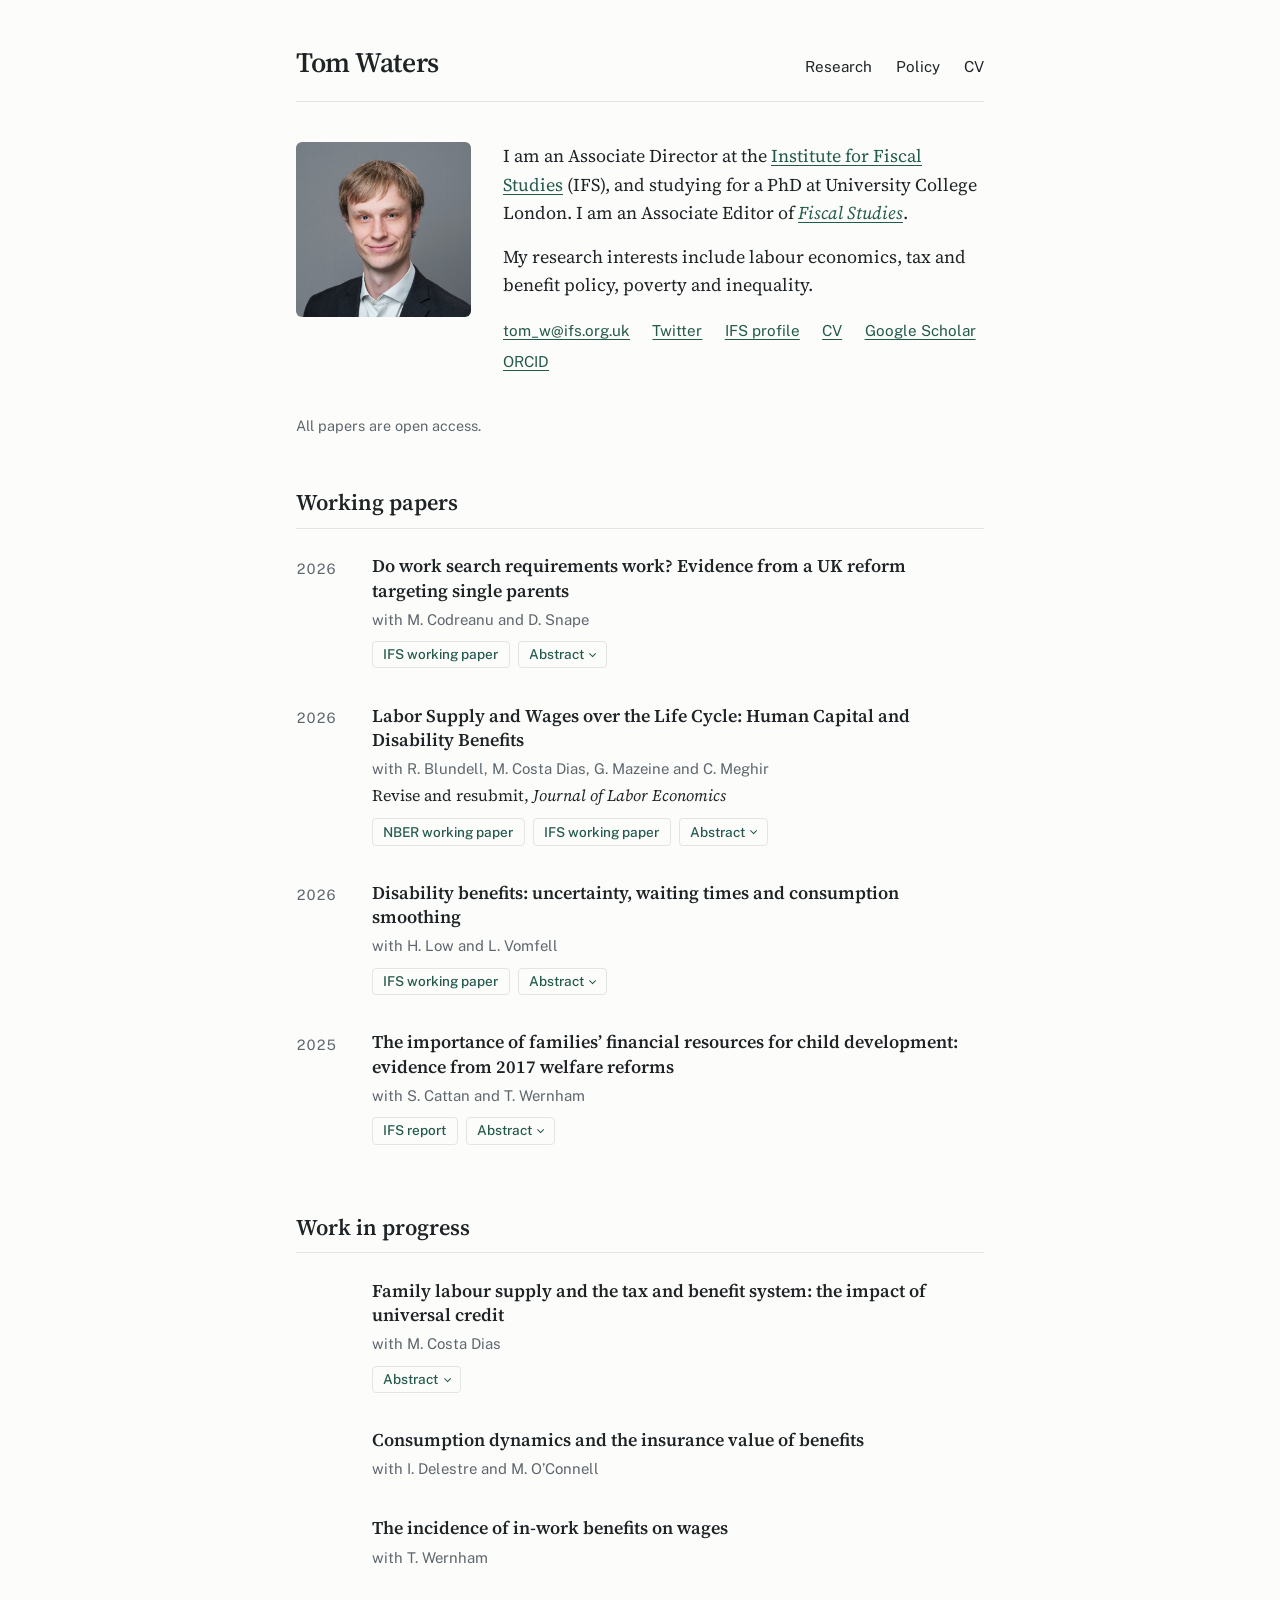
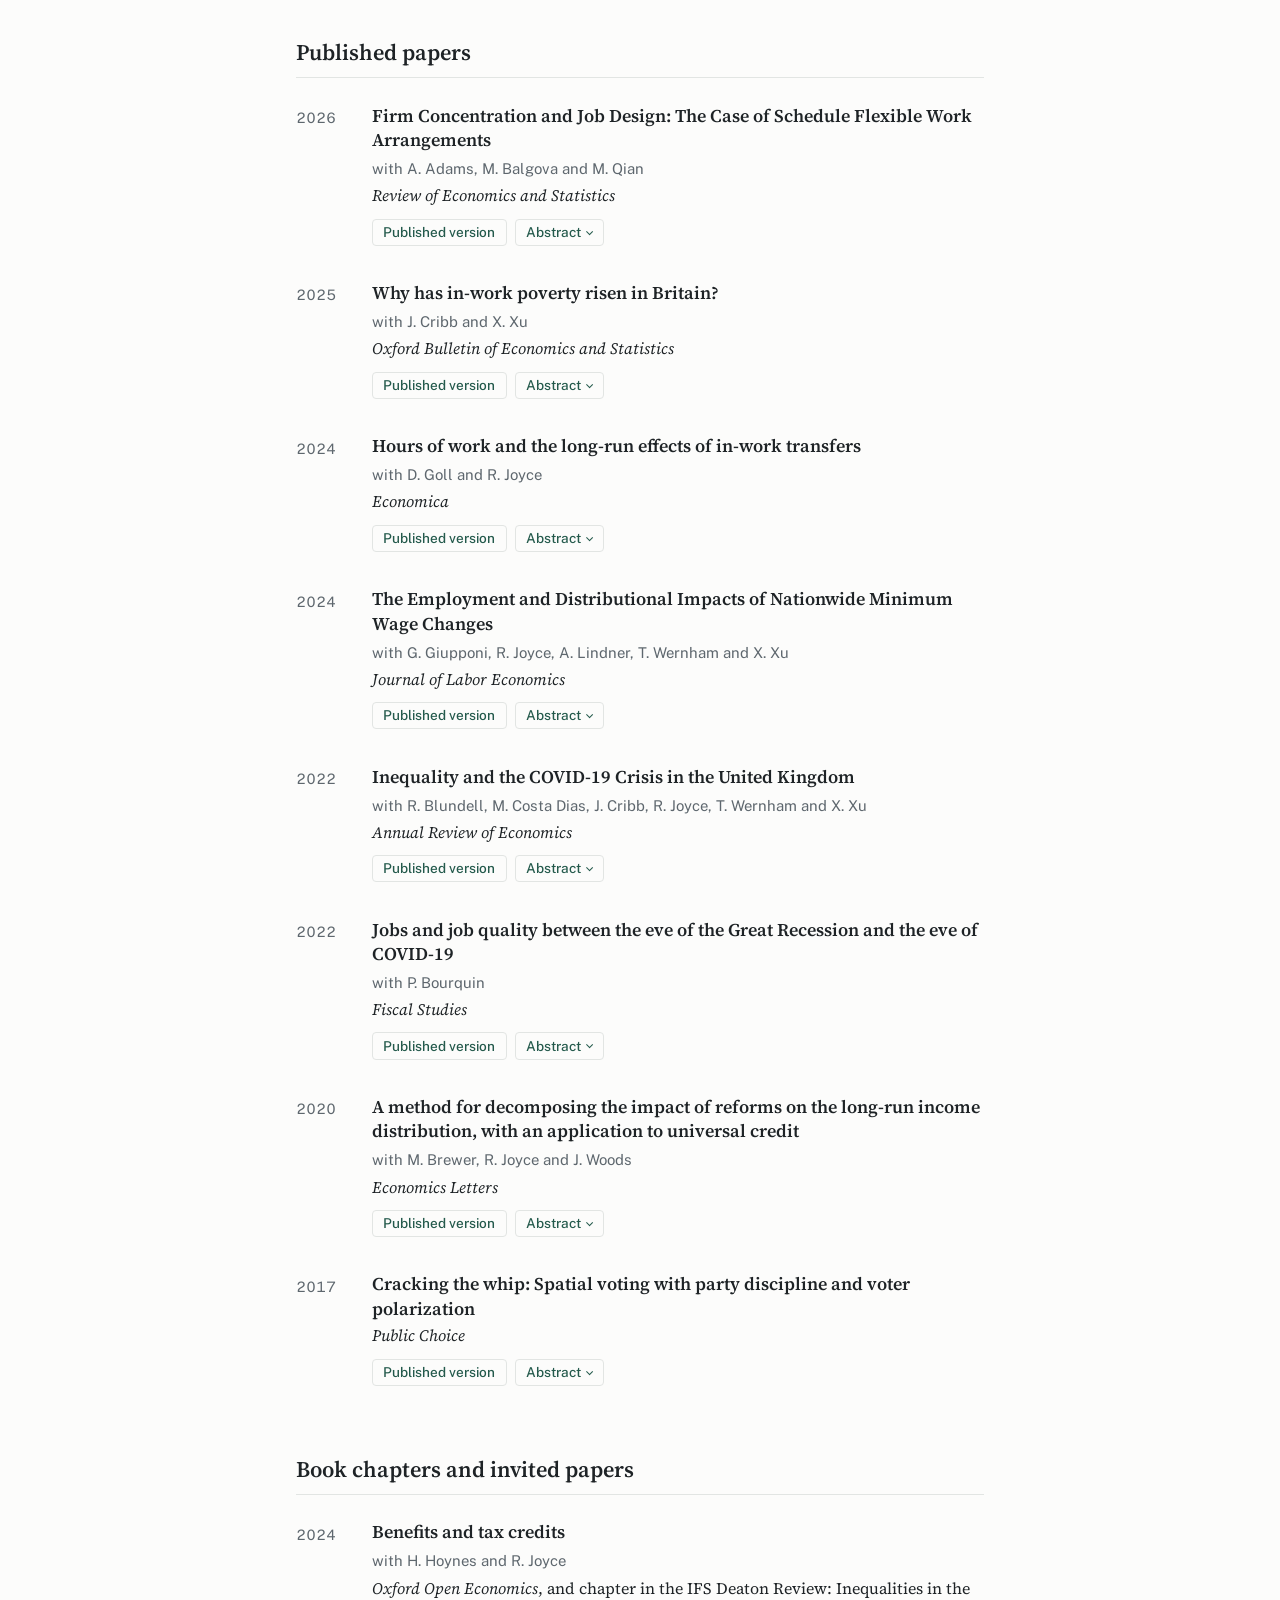
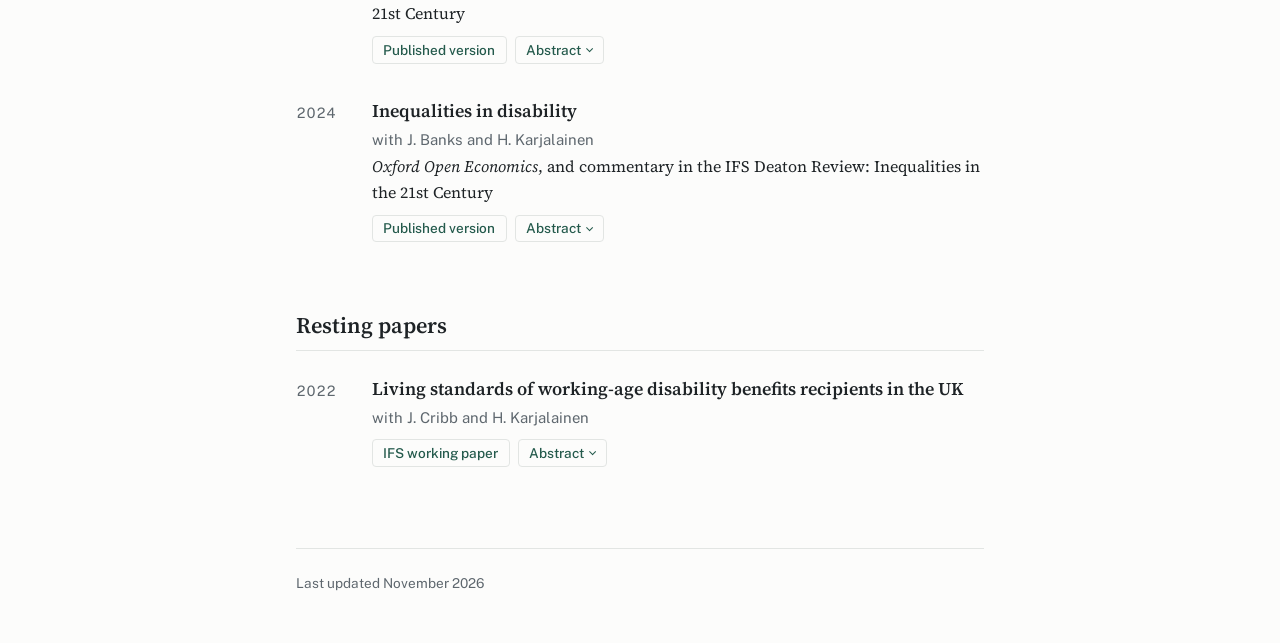
==== commit 43bd6ef3: "Update work search requirements paper (Nov 2026 version); add IFS WP link to life-cycle paper" ====
--- a/index.html
+++ b/index.html
@@ -55,11 +55,25 @@
     <article class="paper">
       <div class="year">2026</div>
       <div>
+        <h3 class="title">Do work search requirements work? Evidence from a UK reform targeting single parents</h3>
+        <p class="authors">with M. Codreanu and D. Snape</p>
+        <div class="actions">
+          <a class="btn" href="https://ifs.org.uk/publications/do-work-search-requirements-work-evidence-uk-reform-targeting-single-parents">IFS working paper</a>
+          <button class="btn abstract-toggle" type="button" aria-expanded="false">Abstract</button>
+        </div>
+        <div class="abstract" hidden><p>Work search requirements are common features of out-of-work benefit systems. But do they deliver fiscal savings, and what are their welfare effects? We analyse a UK reform that imposed such requirements on single parents receiving basic income support benefits. We exploit its staggered rollout by age of youngest child in a difference-in-differences design. The reform reduced receipt of income support by a quarter, with the effect coming both from faster outflows from the benefit and from “deterring” inflows. However, only about half of the reduction is explained by higher employment, and almost all in part-time, low paid jobs – the median marginal job is at the 13th percentile of the earnings distribution, paying little in tax and retaining significant in-work benefits. The rest is largely explained by substitution to more generous disability benefits without work search requirements. Using linked administrative education records, we also find that the policy reduced children’s educational achievement and increased school absences. Putting everything together, we show that almost 90% of the gross saving of the reform is offset by other fiscal costs, such as benefit substitution and negative effects on children’s future tax payments. Incorporating the welfare effects on claimants and their children, we find that the policy has a marginal value of public funds of around 11, implying a large welfare cost per pound saved.</p></div>
+      </div>
+    </article>
+
+    <article class="paper">
+      <div class="year">2026</div>
+      <div>
         <h3 class="title">Labor Supply and Wages over the Life Cycle: Human Capital and Disability Benefits</h3>
         <p class="authors">with R. Blundell, M. Costa Dias, G. Mazeine and C. Meghir</p>
         <p class="venue">Revise and resubmit, <i>Journal of Labor Economics</i></p>
         <div class="actions">
           <a class="btn" href="https://www.nber.org/papers/w35861">NBER working paper</a>
+          <a class="btn" href="https://ifs.org.uk/publications/labor-supply-and-wages-over-life-cycle-human-capital-and-disability-benefits">IFS working paper</a>
           <button class="btn abstract-toggle" type="button" aria-expanded="false">Abstract</button>
         </div>
         <div class="abstract" hidden><p>Work experience has been found to be a key determinant of work and wages for educated women, but it seems to play a smaller role for the less educated. For them, welfare, tax credits and family composition matter more, and increasingly so does participation in disability programmes. Here we document how labor supply, wages, health, and disability claims have evolved in the UK over the last three decades, and examine how reforms to tax credits, disability benefits and other welfare programs have changed work incentives over this period. We then introduce these features into an empirical dynamic structural model of life-cycle labor supply, human capital and disability benefit application, in which human capital combines health capital, experience accumulated in work, and education. Estimating the model on a panel of working-age women in the UK, we examine the interactions between experience capital and health capital in driving life-cycle earnings across different education groups. Our results highlight the importance of interactions in the disability benefit, welfare and tax-credit systems for understanding the life cycle pattern of hours, employment, earnings, and disability claims, and for evaluating policy counterfactuals.</p></div>
@@ -89,19 +103,6 @@
           <button class="btn abstract-toggle" type="button" aria-expanded="false">Abstract</button>
         </div>
         <div class="abstract" hidden><p>We study the importance of family income in early childhood for children’s school readiness, exploiting the introduction of the two-child limit in the UK benefit system. Under the policy, families claiming universal credit or child tax credit receive no child element for third and subsequent children born on or after 6 April 2017. Around 60% of families with a third or later child under five have their entitlements reduced at any given time, and across all such families the average loss is around £10,200 over the child’s first five years. Using linked administrative education and health records for England, and a regression discontinuity design comparing third and later children born just before and just after the cut-off, we find no statistically significant effect on the share of children reaching a ‘good level of development’ at age five, and can rule out falls of more than 0.9 percentage points. We likewise find no evidence of effects among groups most exposed to the policy, such as children from families receiving free school meals before the reform or those living in the most deprived areas.</p></div>
-      </div>
-    </article>
-
-    <article class="paper">
-      <div class="year">2023</div>
-      <div>
-        <h3 class="title">Do work search requirements work? Evidence from a UK reform targeting single parents</h3>
-        <p class="authors">with M. Codreanu</p>
-        <div class="actions">
-          <a class="btn" href="https://ifs.org.uk/publications/do-work-search-requirements-work-evidence-uk-reform-targeting-single-parents">IFS working paper</a>
-          <button class="btn abstract-toggle" type="button" aria-expanded="false">Abstract</button>
-        </div>
-        <div class="abstract" hidden><p>Proponents of work search requirements for out-of-work welfare claimants argue they are effective in inducing individuals to work and delivering fiscal savings. In this paper, we provide a much more comprehensive assessment than has been available to date, exploiting a UK reform introducing full-time work search requirements for single out-of-work parents. Using the policy’s staggered roll-out, we show that the reform reduced the number of single parents claiming welfare by a quarter, partly by discouraging eligible individuals from beginning a claim in the first place. However, only about half of the reduction in the number of claimants is explained by higher employment, and almost all of that is in part-time, low paid jobs – the median marginal job pays around the 13th percentile of the UK earnings distribution, so even those that get into work pay little in tax and receive significant (in-work) transfers. Most of the rest of the effect is accounted for by individuals substituting to – more generous – incapacity and disability benefits. As a result, the policy produces fiscal savings indistinguishable from zero. Furthermore, we find negative effects on the mental health of individuals who remained out-of-work, though positive effects for those pushed into work.</p></div>
       </div>
     </article>
 
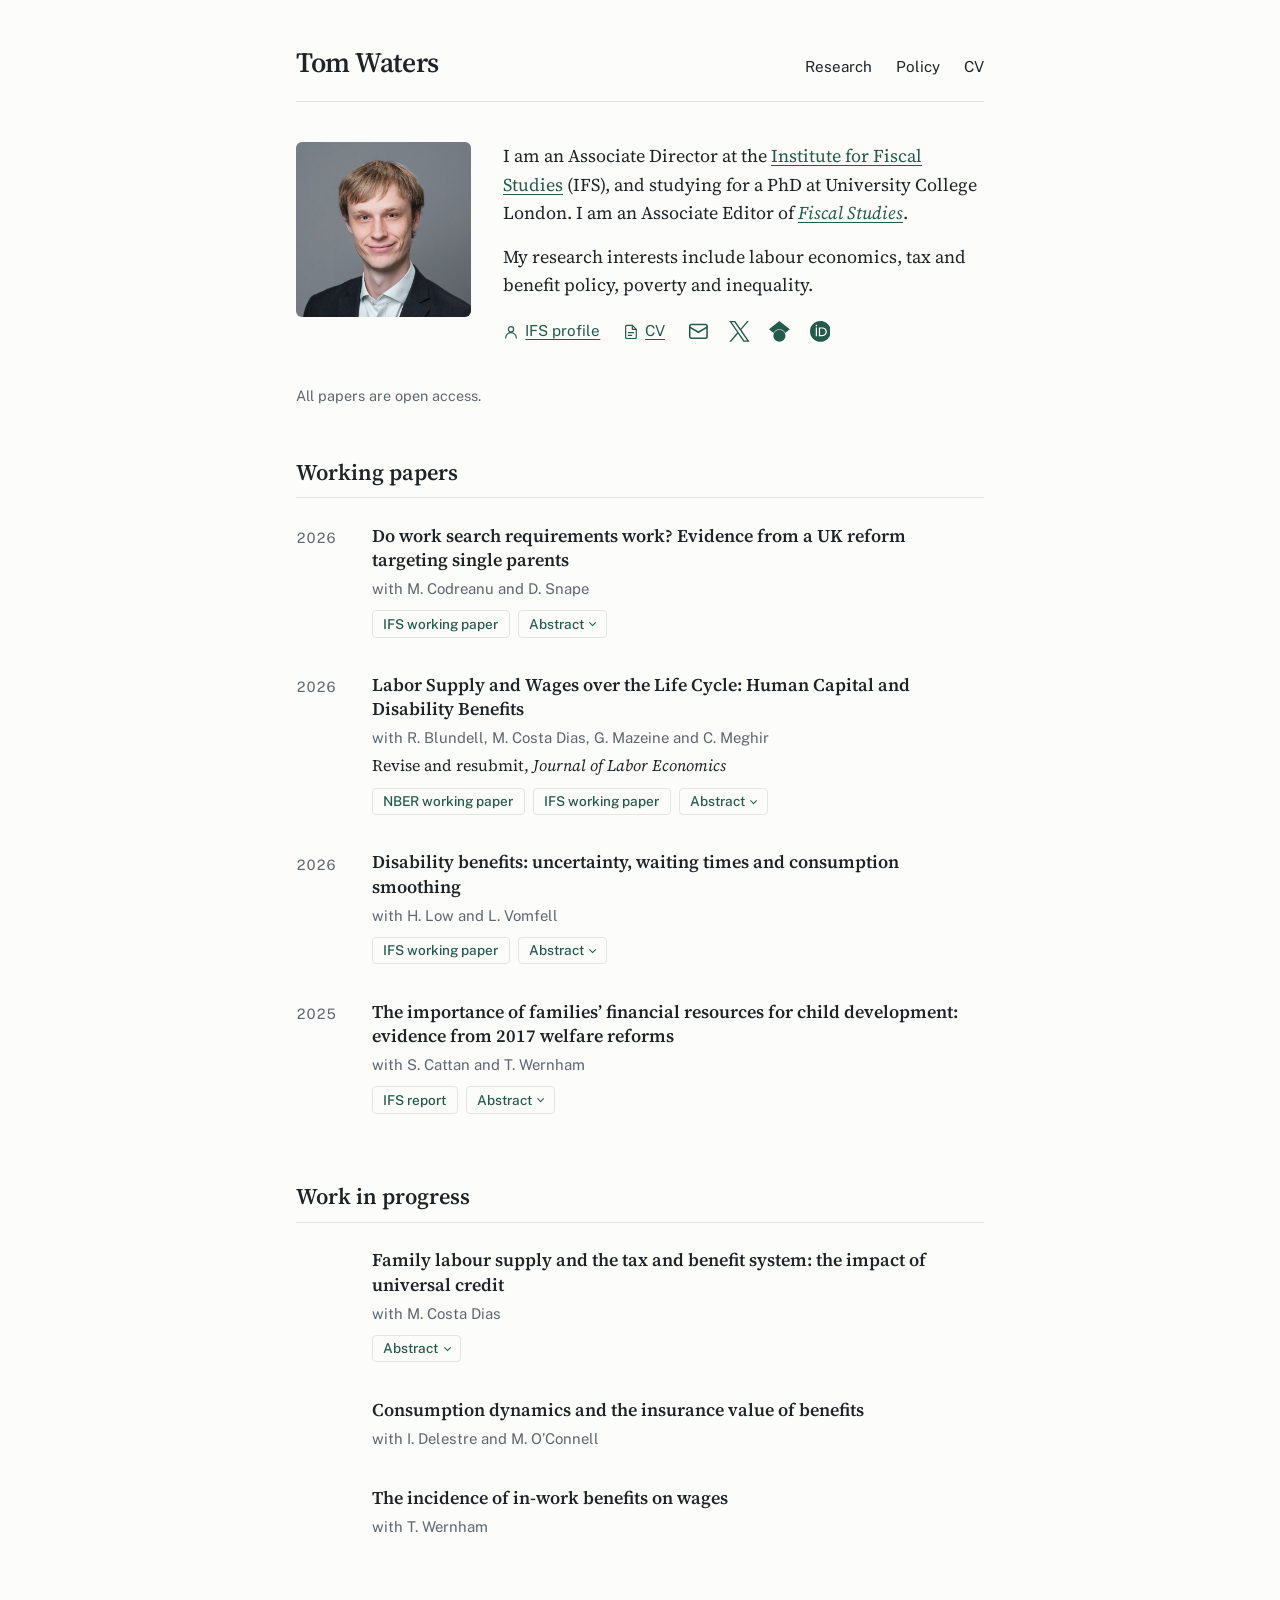
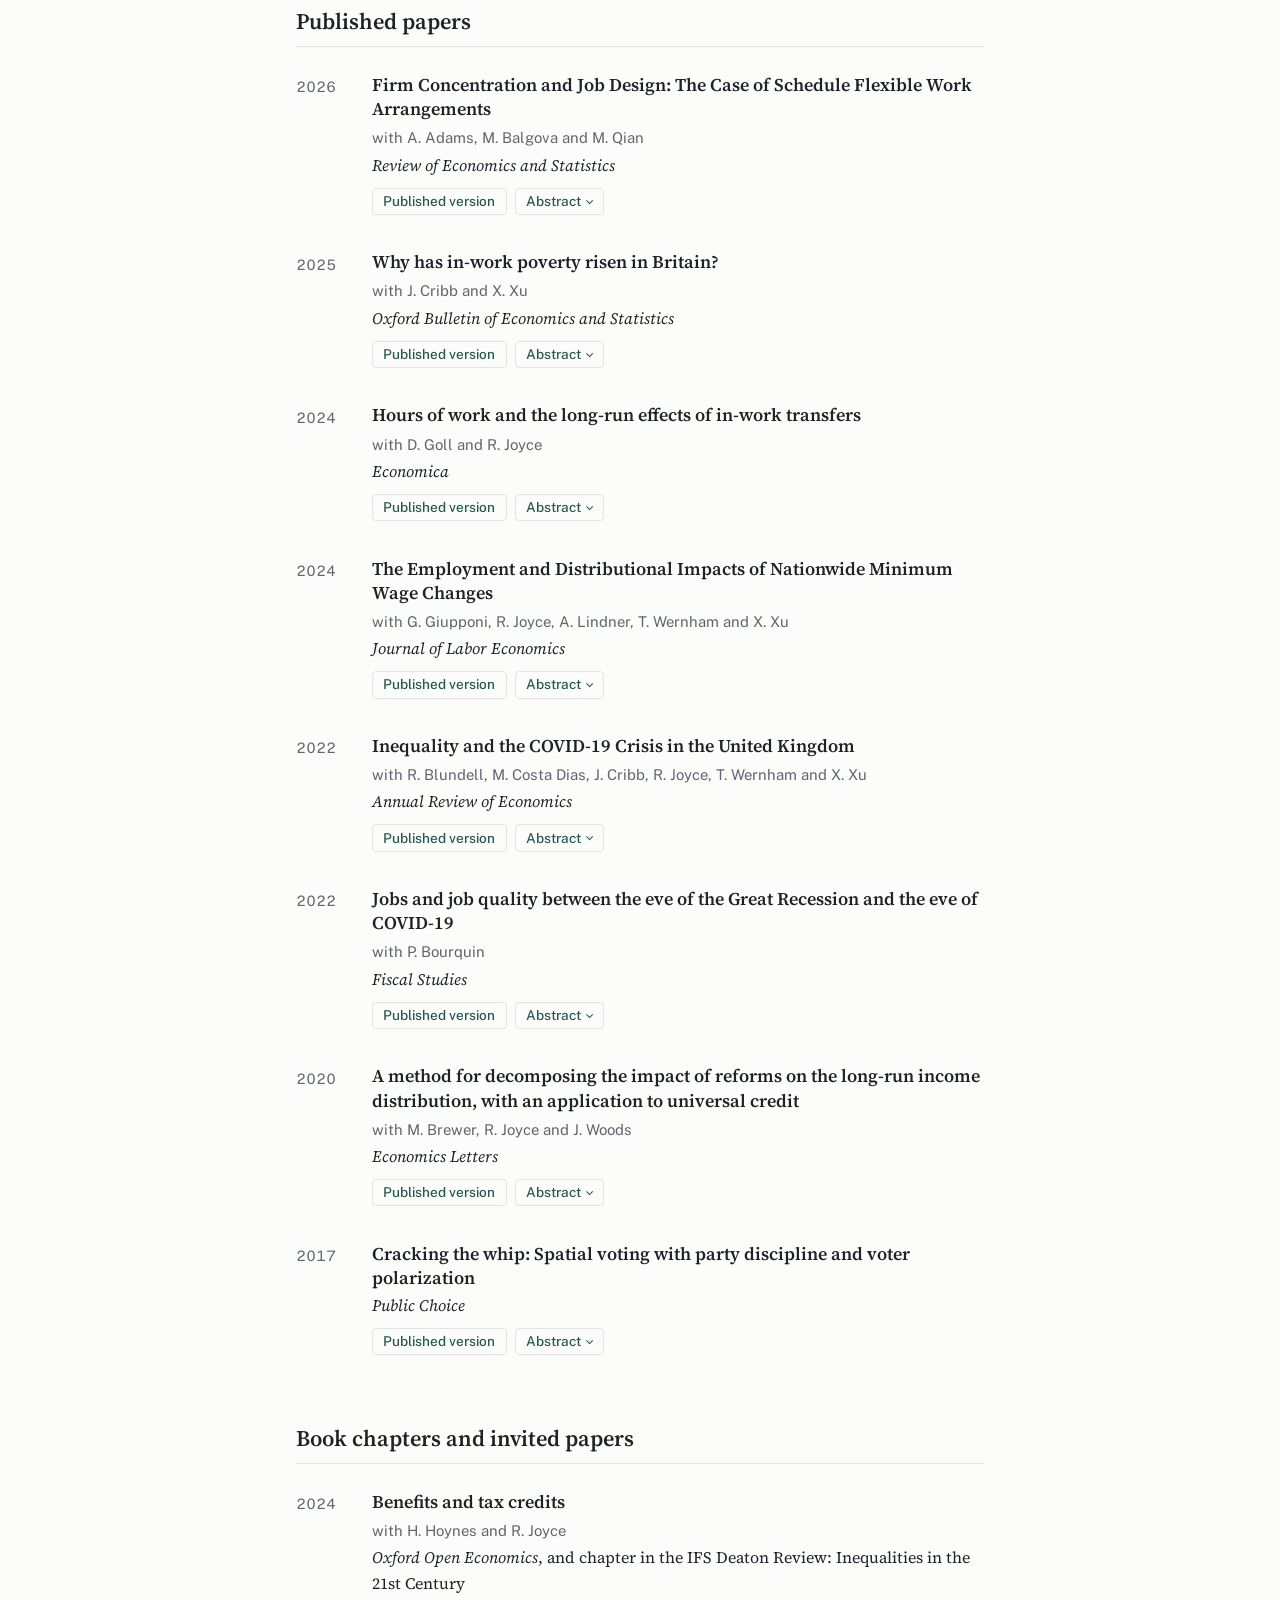
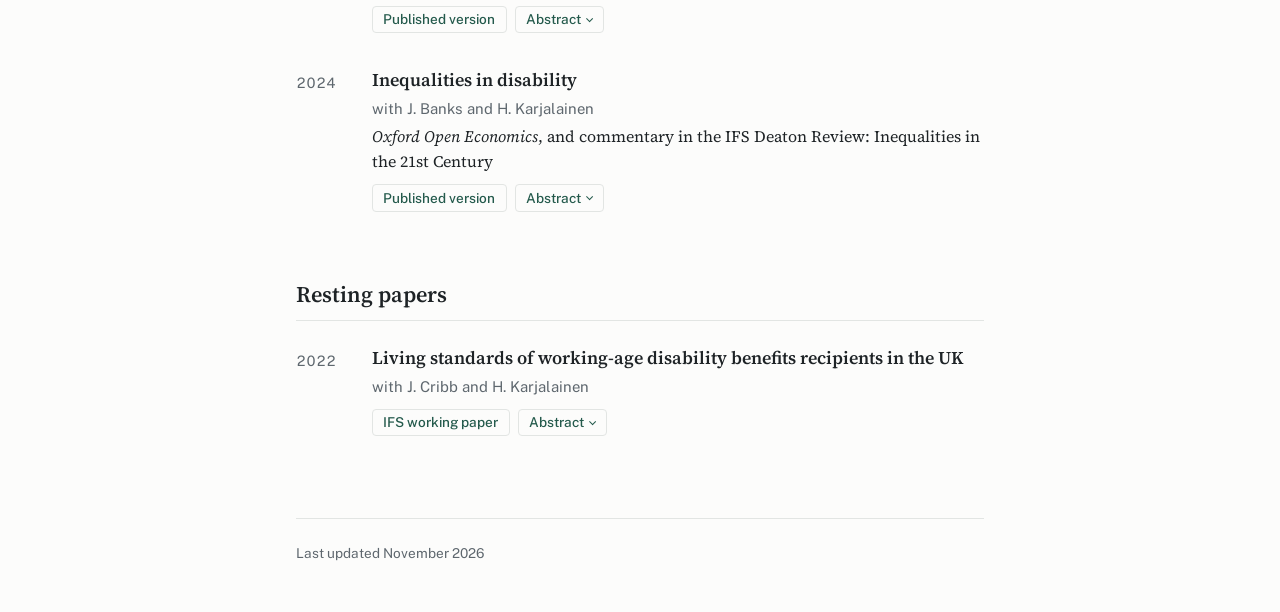
==== commit 7dddea84: "Replace contact links with icons" ====
--- a/index.html
+++ b/index.html
@@ -30,12 +30,14 @@
       <p>I am an Associate Director at the <a href="https://ifs.org.uk/">Institute for Fiscal Studies</a> (IFS), and studying for a PhD at University College London. I am an Associate Editor of <a href="https://onlinelibrary.wiley.com/journal/14755890"><i>Fiscal Studies</i></a>.</p>
       <p>My research interests include labour economics, tax and benefit policy, poverty and inequality.</p>
       <div class="contact">
-        <a href="mailto:tom_w@ifs.org.uk">tom_w@ifs.org.uk</a>
-        <a href="https://twitter.com/TomWatersEcon">Twitter</a>
-        <a href="https://ifs.org.uk/people/tom-waters">IFS profile</a>
-        <a href="cv.pdf">CV</a>
-        <a href="https://scholar.google.com/citations?user=d4L9pBAAAAAJ">Google Scholar</a>
-        <a href="https://orcid.org/0000-0003-0299-1576">ORCID</a>
+        <a href="https://ifs.org.uk/people/tom-waters"><svg class="line" viewBox="0 0 24 24" aria-hidden="true" focusable="false"><circle cx="12" cy="8" r="4"/><path d="M4 21a8 8 0 0 1 16 0"/></svg>IFS profile</a>
+        <a href="cv.pdf"><svg class="line" viewBox="0 0 24 24" aria-hidden="true" focusable="false"><path d="M14 2H6a2 2 0 0 0-2 2v16a2 2 0 0 0 2 2h12a2 2 0 0 0 2-2V8z"/><path d="M14 2v6h6M8 13h8M8 17h5"/></svg>CV</a>
+        <span class="icons">
+          <a class="icon" href="mailto:tom_w@ifs.org.uk" aria-label="Email: tom_w@ifs.org.uk" title="tom_w@ifs.org.uk"><svg class="line" viewBox="0 0 24 24" aria-hidden="true" focusable="false"><rect x="2" y="4" width="20" height="16" rx="2"/><path d="m22 7-10 6L2 7"/></svg></a>
+          <a class="icon" href="https://twitter.com/TomWatersEcon" aria-label="X (Twitter)" title="X (Twitter)"><svg viewBox="0 0 24 24" aria-hidden="true" focusable="false"><path d="M14.234 10.162 22.977 0h-2.072l-7.591 8.824L7.251 0H.258l9.168 13.343L.258 24H2.33l8.016-9.318L16.749 24h6.993zm-2.837 3.299-.929-1.329L3.076 1.56h3.182l5.965 8.532.929 1.329 7.754 11.09h-3.182z"/></svg></a>
+          <a class="icon" href="https://scholar.google.com/citations?user=d4L9pBAAAAAJ" aria-label="Google Scholar" title="Google Scholar"><svg viewBox="0 0 24 24" aria-hidden="true" focusable="false"><path d="M5.242 13.769L0 9.5 12 0l12 9.5-5.242 4.269C17.548 11.249 14.978 9.5 12 9.5c-2.977 0-5.548 1.748-6.758 4.269zM12 10a7 7 0 1 0 0 14 7 7 0 0 0 0-14z"/></svg></a>
+          <a class="icon" href="https://orcid.org/0000-0003-0299-1576" aria-label="ORCID" title="ORCID"><svg viewBox="0 0 24 24" aria-hidden="true" focusable="false"><path d="M12 0C5.372 0 0 5.372 0 12s5.372 12 12 12 12-5.372 12-12S18.628 0 12 0zM7.369 4.378c.525 0 .947.431.947.947s-.422.947-.947.947a.95.95 0 0 1-.947-.947c0-.525.422-.947.947-.947zm-.722 3.038h1.444v10.041H6.647V7.416zm3.562 0h3.9c3.712 0 5.344 2.653 5.344 5.025 0 2.578-2.016 5.025-5.325 5.025h-3.919V7.416zm1.444 1.303v7.444h2.297c3.272 0 4.022-2.484 4.022-3.722 0-2.016-1.284-3.722-4.097-3.722h-2.222z"/></svg></a>
+        </span>
       </div>
     </div>
   </section>
--- a/style.css
+++ b/style.css
@@ -62,7 +62,14 @@
 .intro { display: flex; gap: 2rem; align-items: flex-start; margin: 2.5rem 0 1rem; }
 .intro img { width: 175px; height: 175px; object-fit: cover; object-position: center top; border-radius: 6px; flex-shrink: 0; }
 .intro p { margin: 0 0 0.9rem; font-size: 1.125rem; }
-.contact { display: flex; flex-wrap: wrap; gap: 0.4rem 1.4rem; font-family: var(--sans); font-size: 0.95rem; margin-top: 1.2rem; }
+.contact { display: flex; flex-wrap: wrap; align-items: center; gap: 0.6rem 1.4rem; font-family: var(--sans); font-size: 0.95rem; margin-top: 1.2rem; }
+.contact a { display: inline-flex; align-items: center; gap: 0.4rem; }
+.contact svg { width: 1.05em; height: 1.05em; flex-shrink: 0; fill: currentColor; }
+.contact svg.line { fill: none; stroke: currentColor; stroke-width: 1.8; stroke-linecap: round; stroke-linejoin: round; }
+.contact .icons { display: inline-flex; align-items: center; gap: 1.1rem; }
+.contact .icon { padding: 0.3rem; margin: -0.3rem; border: 1px solid transparent; border-radius: 4px; }
+.contact .icon:hover { border-color: var(--accent); }
+.contact .icon svg { width: 1.3rem; height: 1.3rem; }
 
 /* Sections */
 h2 {
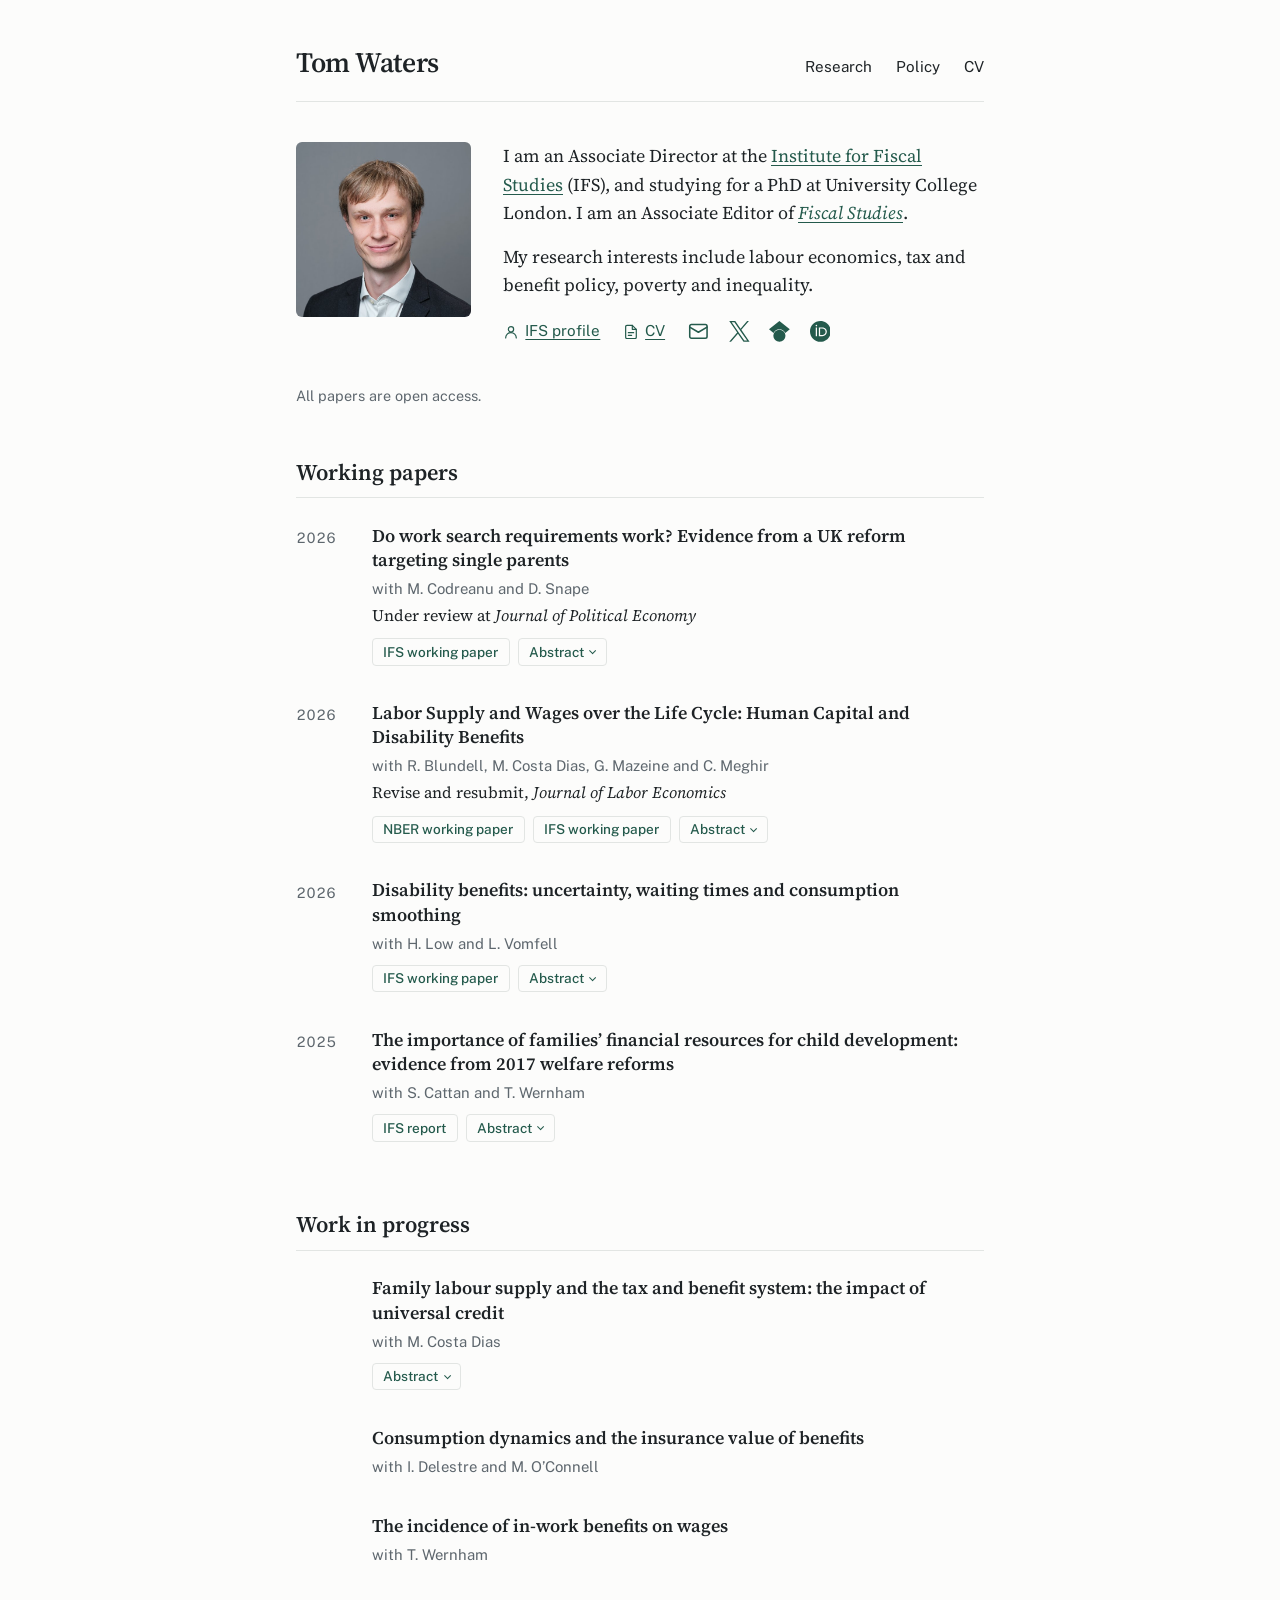
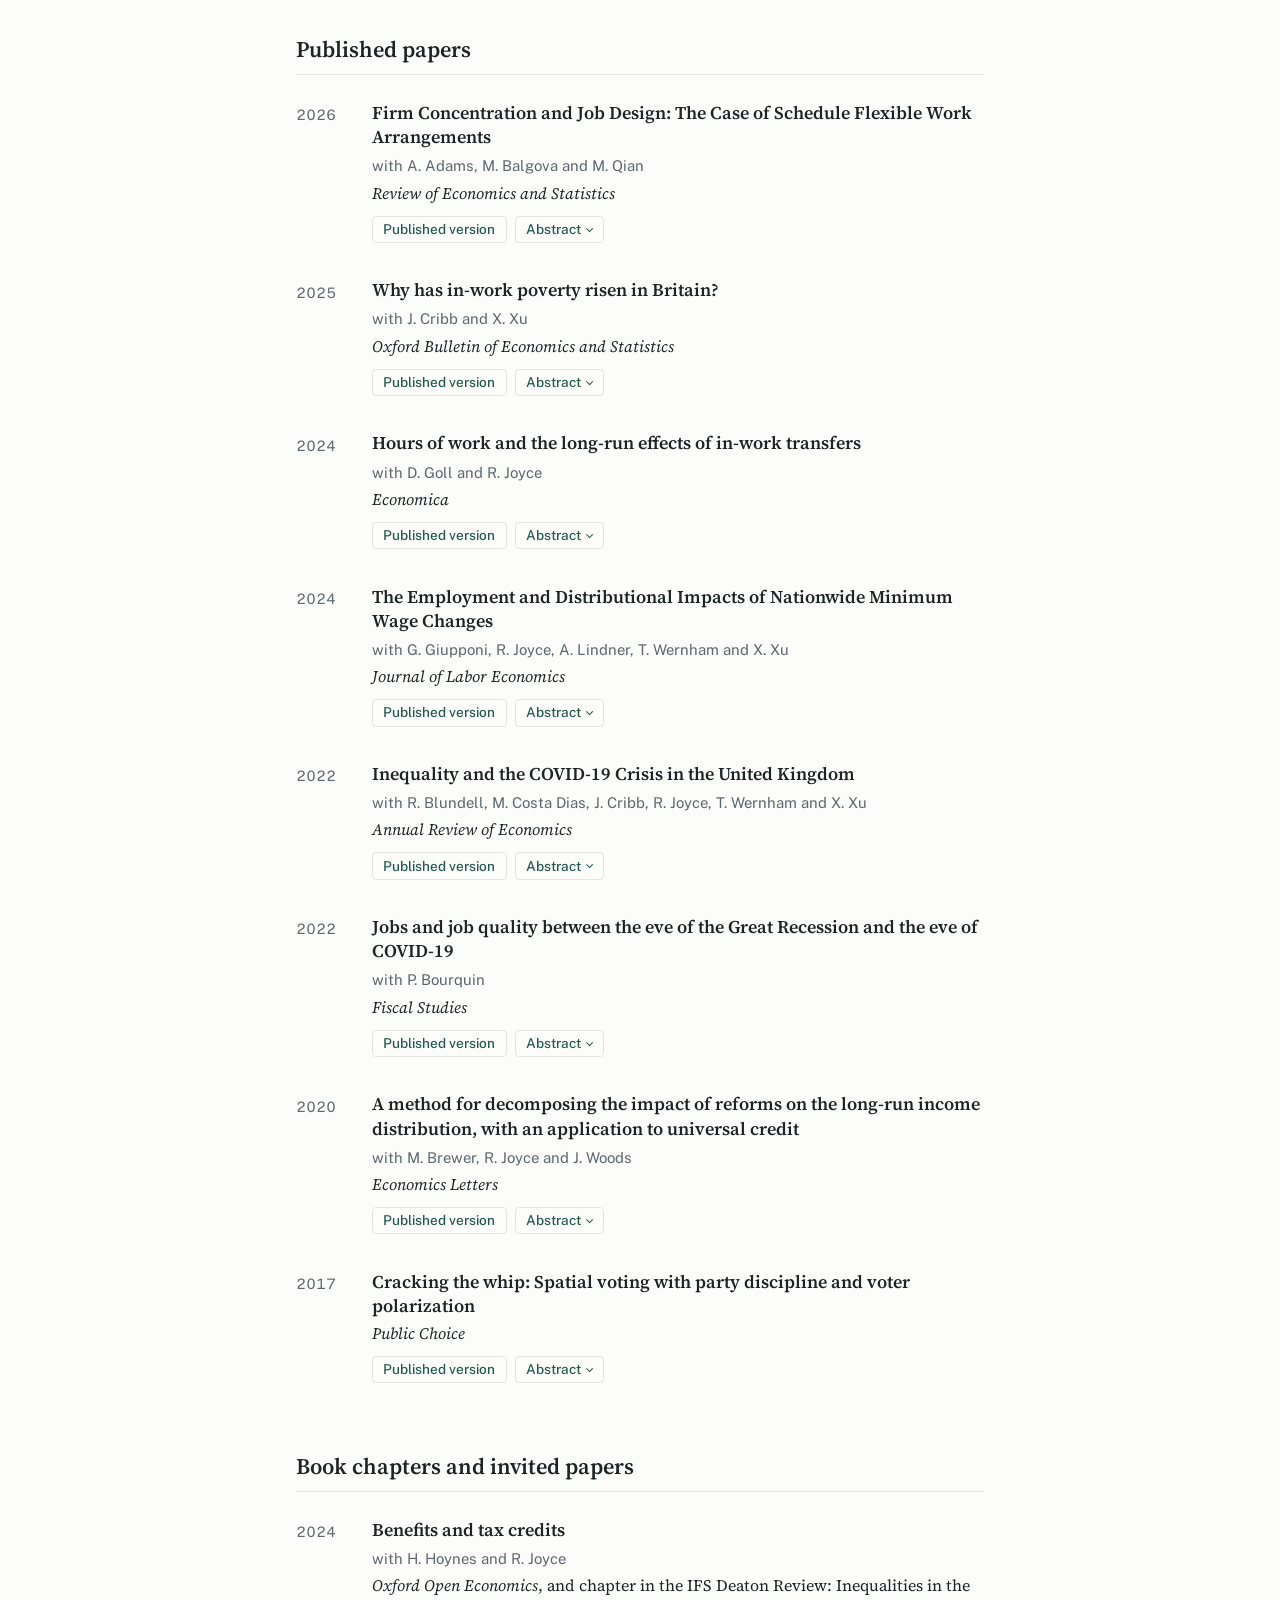
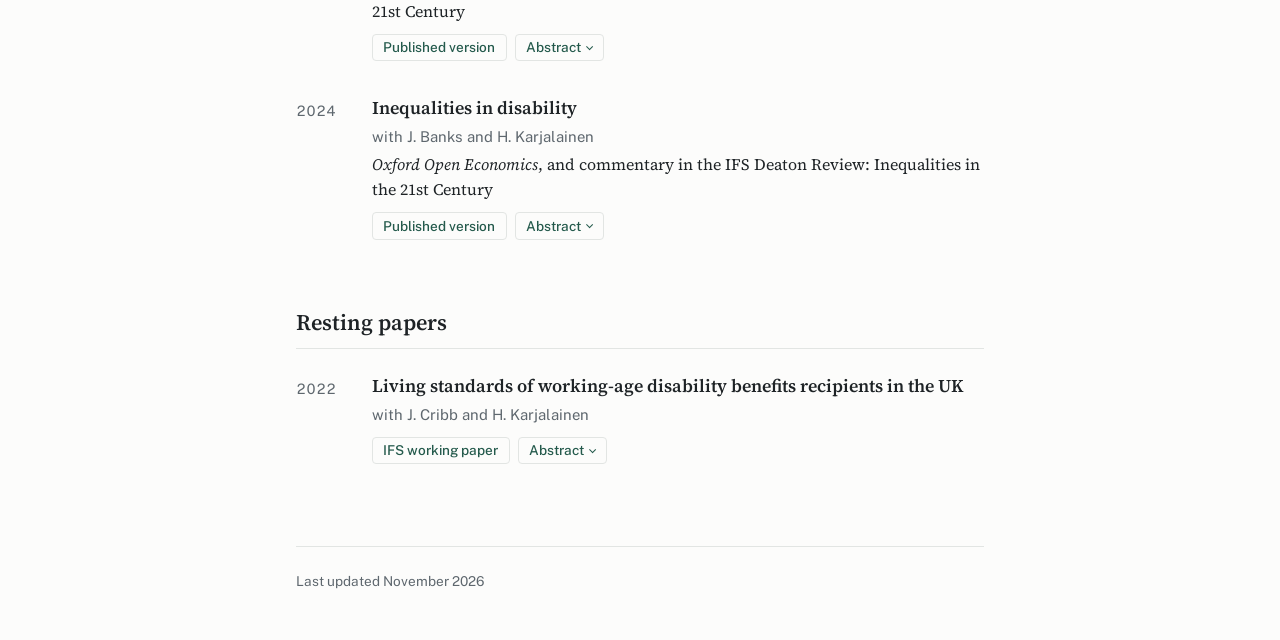
==== commit 73c671b2: "Work search requirements paper: under review at JPE" ====
--- a/index.html
+++ b/index.html
@@ -59,6 +59,7 @@
       <div>
         <h3 class="title">Do work search requirements work? Evidence from a UK reform targeting single parents</h3>
         <p class="authors">with M. Codreanu and D. Snape</p>
+        <p class="venue">Under review at <i>Journal of Political Economy</i></p>
         <div class="actions">
           <a class="btn" href="https://ifs.org.uk/publications/do-work-search-requirements-work-evidence-uk-reform-targeting-single-parents">IFS working paper</a>
           <button class="btn abstract-toggle" type="button" aria-expanded="false">Abstract</button>
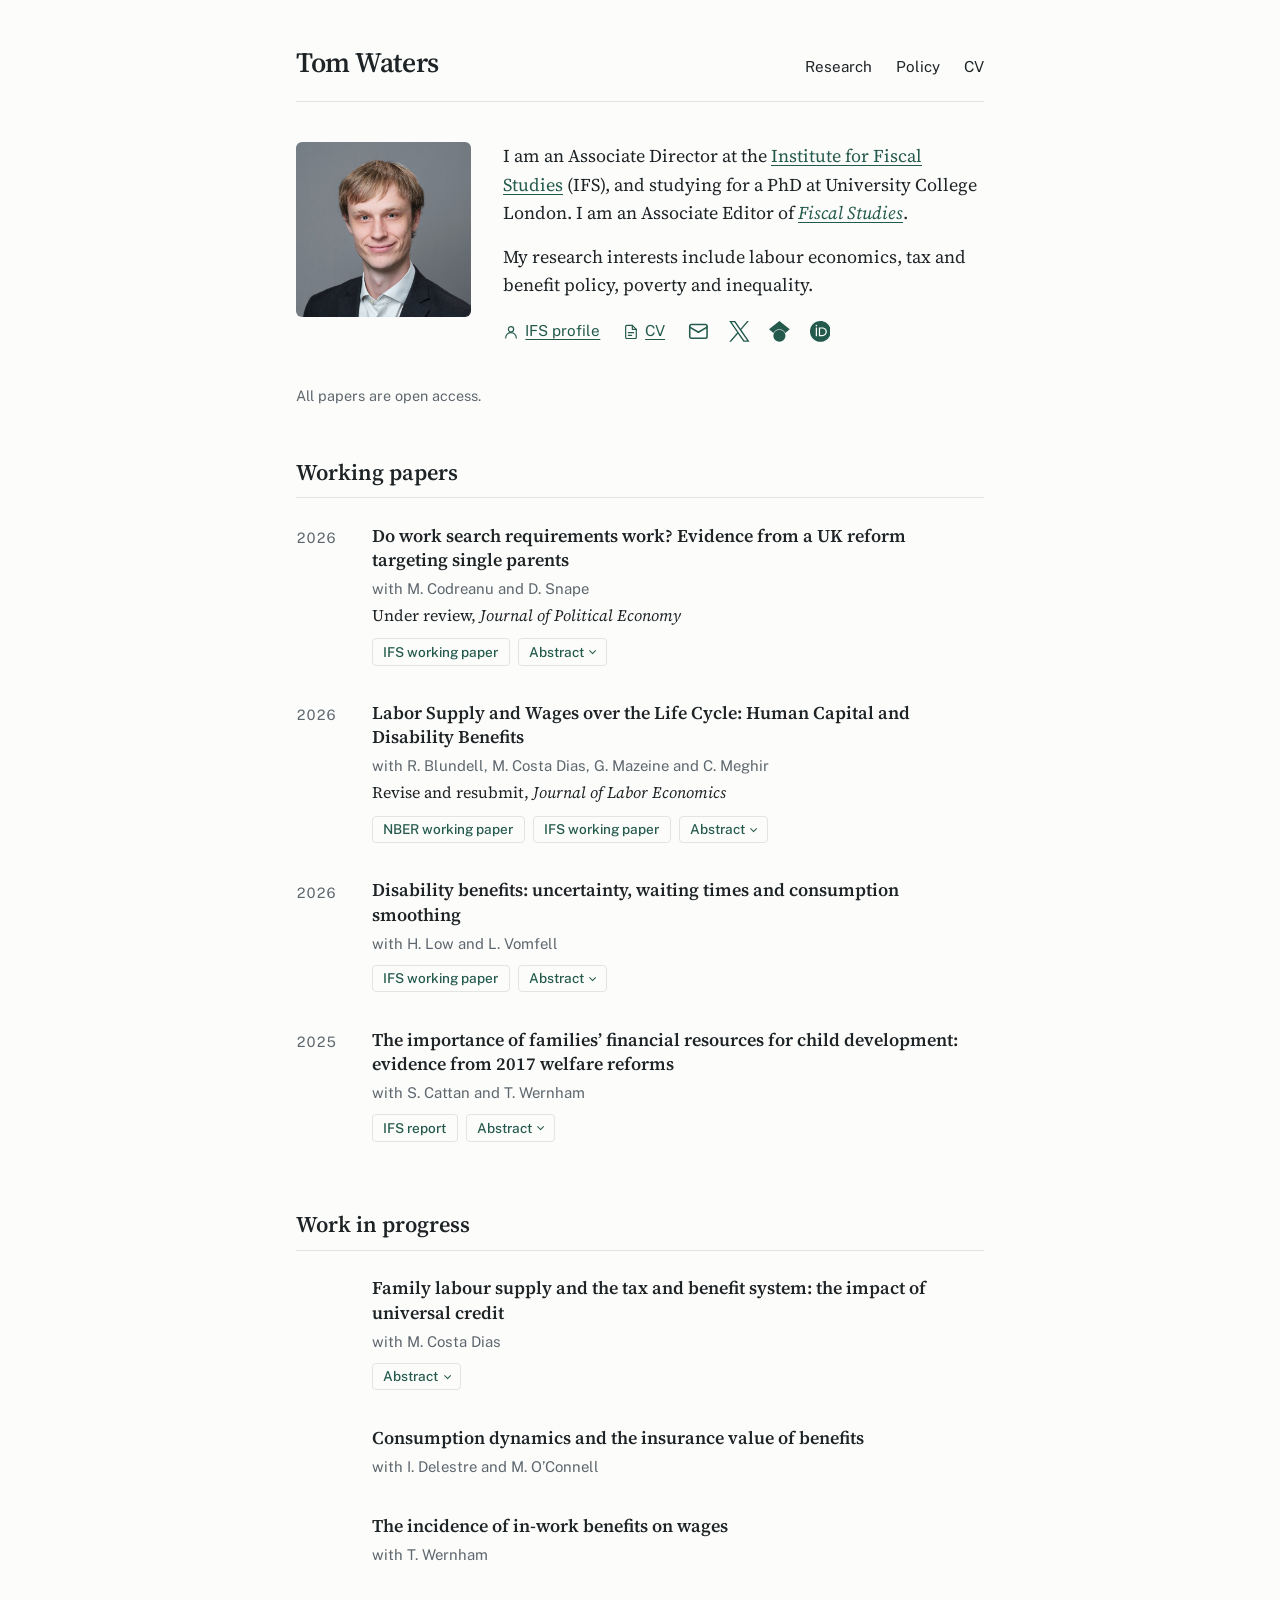
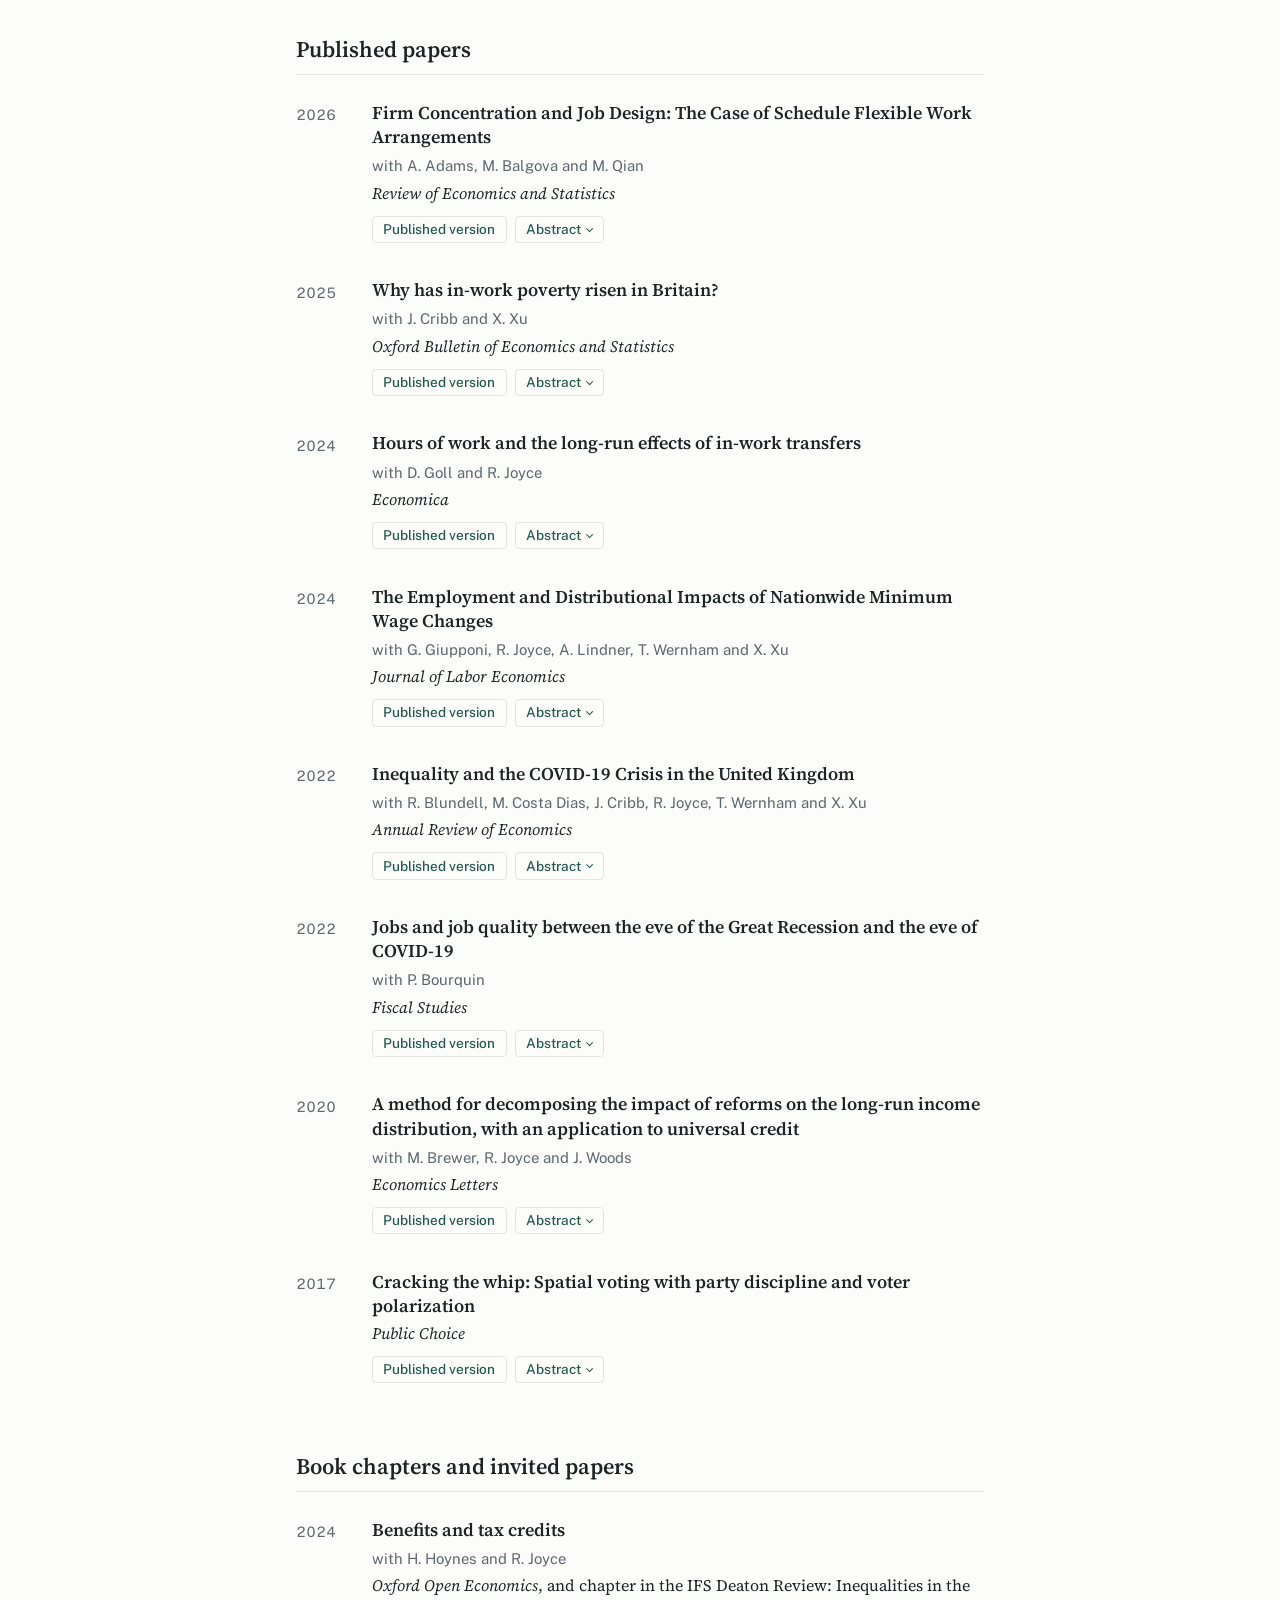
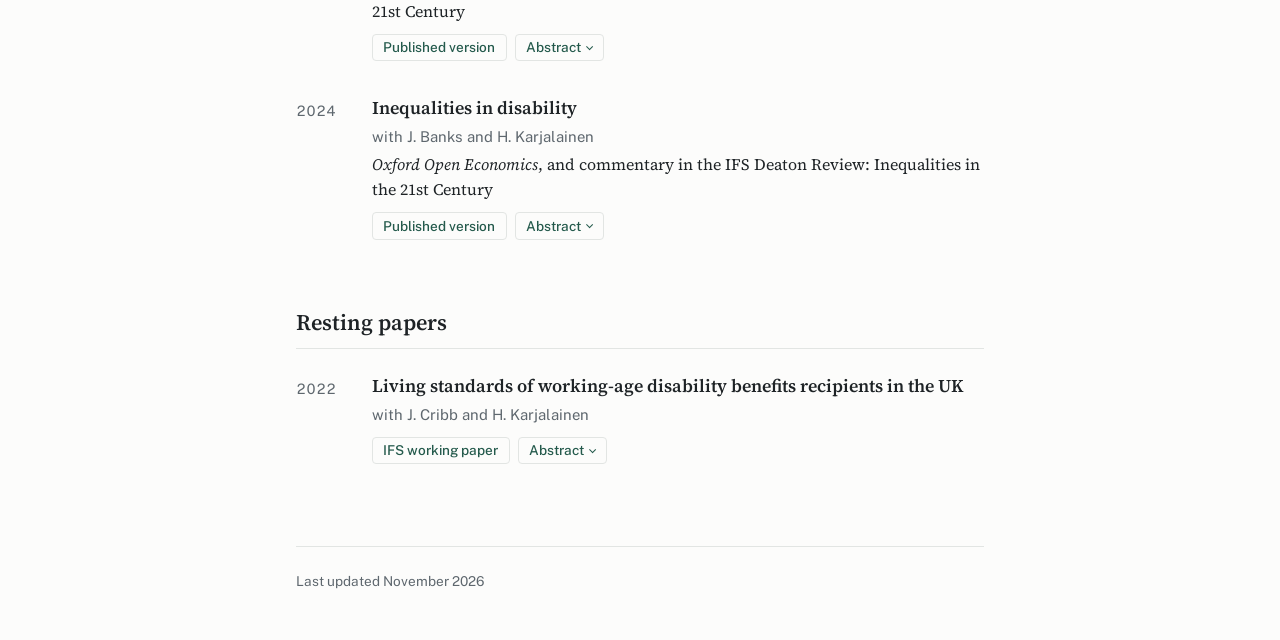
==== commit cdd3c93e: "Work search requirements paper: match venue format" ====
--- a/index.html
+++ b/index.html
@@ -59,7 +59,7 @@
       <div>
         <h3 class="title">Do work search requirements work? Evidence from a UK reform targeting single parents</h3>
         <p class="authors">with M. Codreanu and D. Snape</p>
-        <p class="venue">Under review at <i>Journal of Political Economy</i></p>
+        <p class="venue">Under review, <i>Journal of Political Economy</i></p>
         <div class="actions">
           <a class="btn" href="https://ifs.org.uk/publications/do-work-search-requirements-work-evidence-uk-reform-targeting-single-parents">IFS working paper</a>
           <button class="btn abstract-toggle" type="button" aria-expanded="false">Abstract</button>
